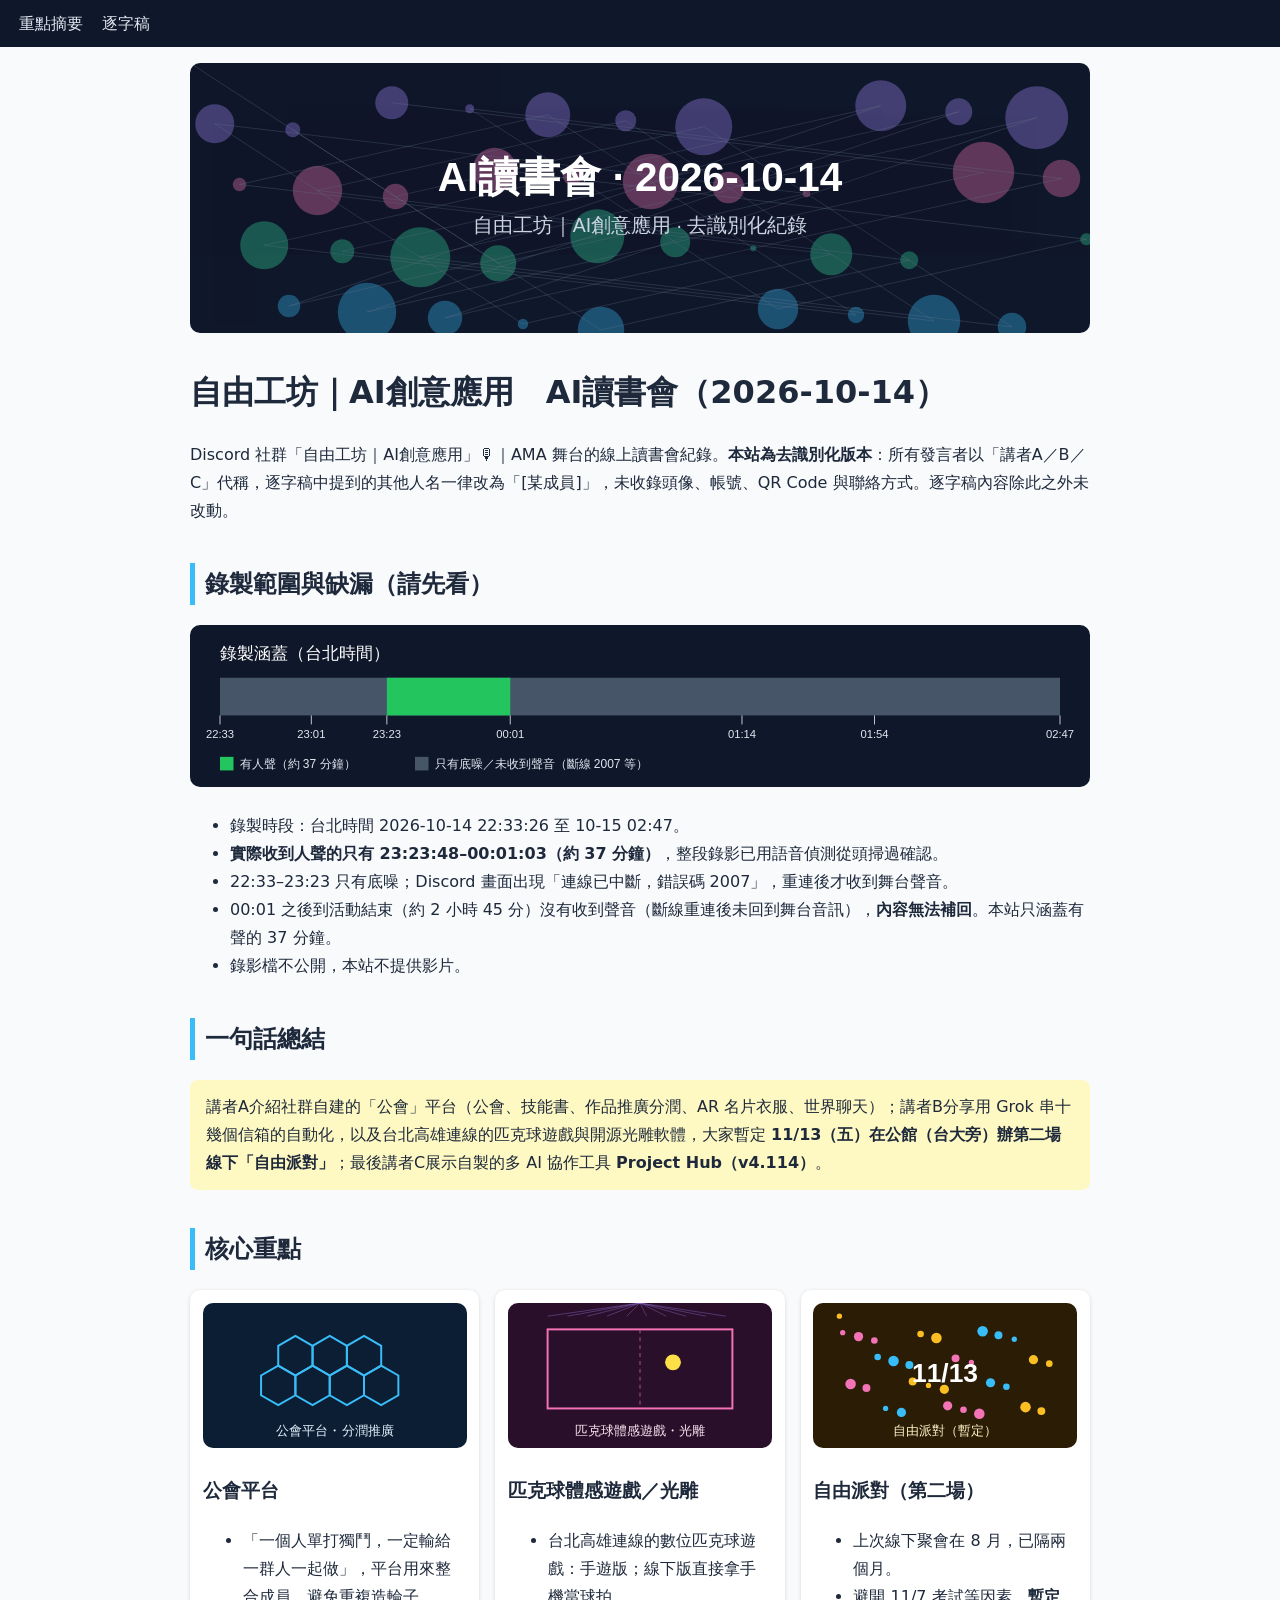
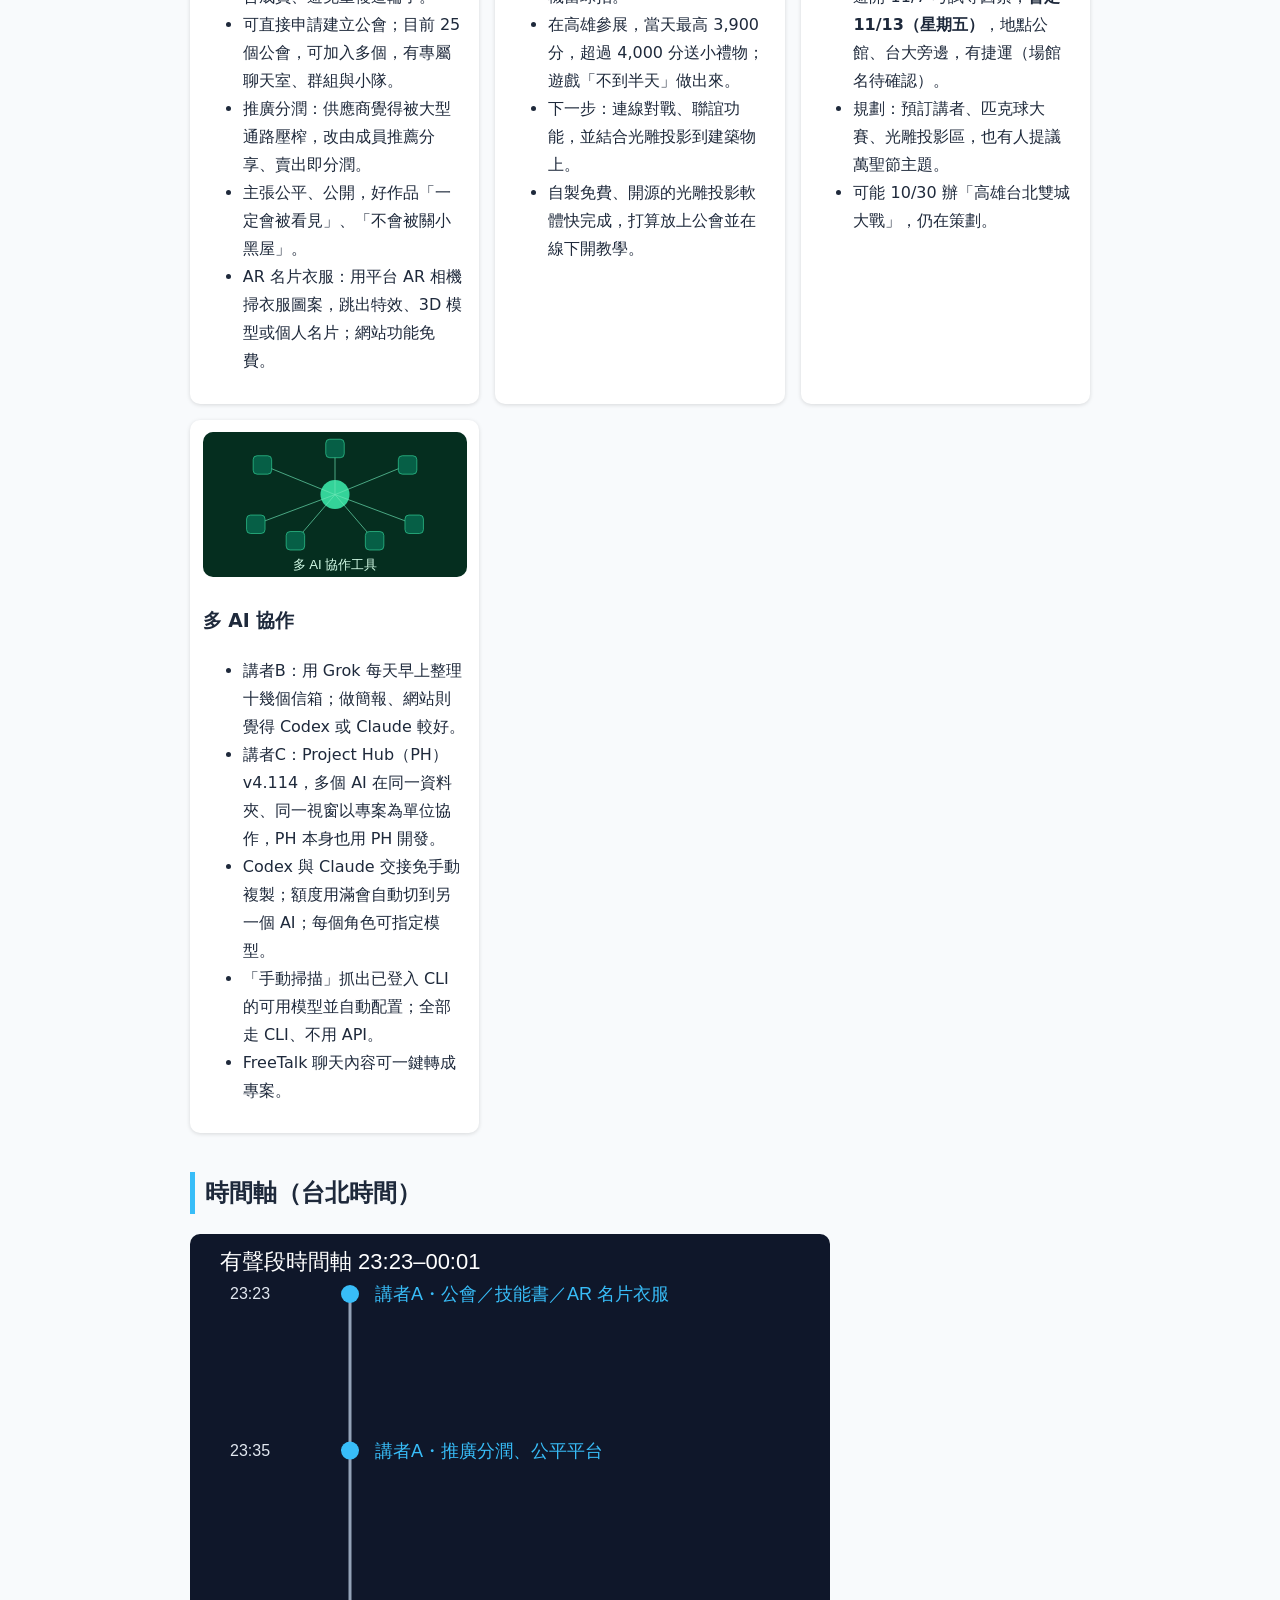
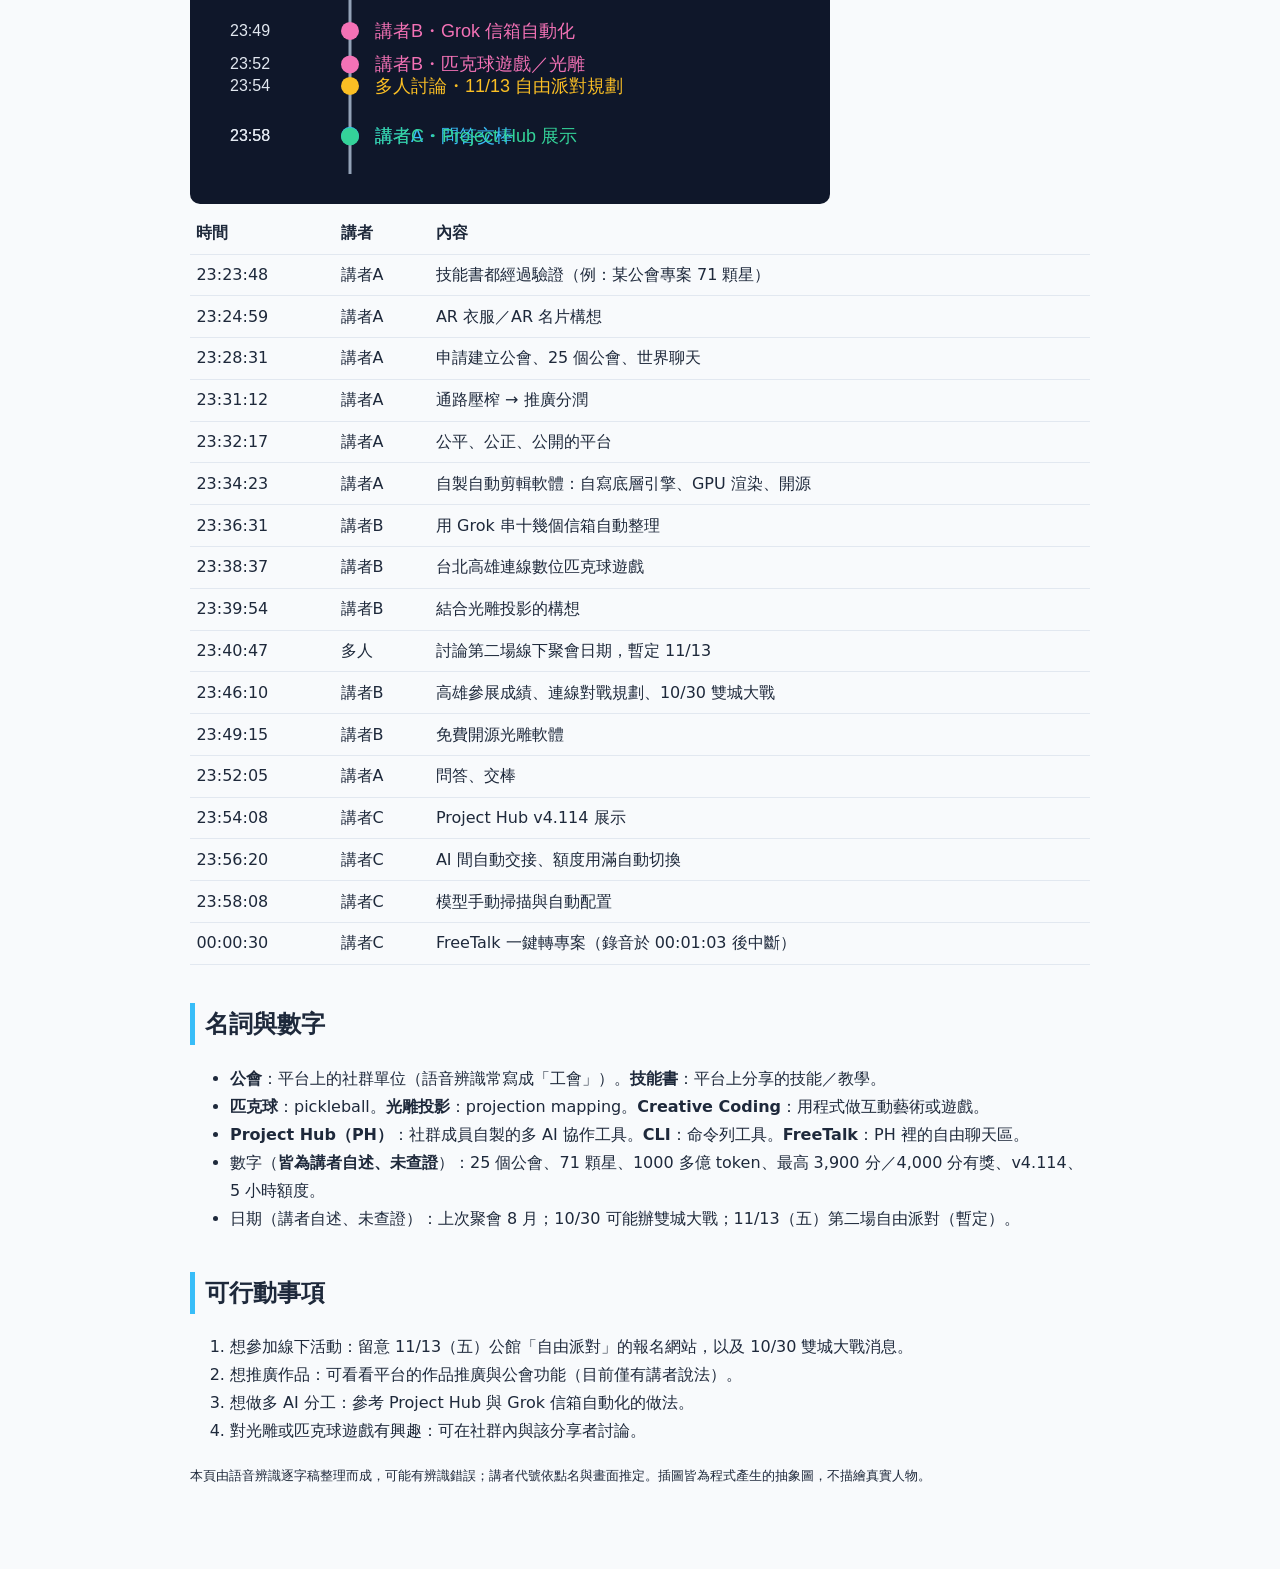
==== docs/index.html @ 14fd4696 "AI讀書會 2026-10-14 去識別化紀錄網站" ====
<!doctype html><html lang="zh-Hant"><head><meta charset="utf-8"><meta name="viewport" content="width=device-width,initial-scale=1"><title>AI讀書會 2026-10-14｜去識別化重點摘要</title><link rel="stylesheet" href="style.css"></head><body><nav><a href="index.html">重點摘要</a><a href="transcript.html">逐字稿</a></nav><main>
<img src="img/cover.svg" alt="抽象封面圖">
<h1>自由工坊｜AI創意應用　AI讀書會（2026-10-14）</h1>
<p>Discord 社群「自由工坊｜AI創意應用」🎙｜AMA 舞台的線上讀書會紀錄。<strong>本站為去識別化版本</strong>：所有發言者以「講者A／B／C」代稱，逐字稿中提到的其他人名一律改為「[某成員]」，未收錄頭像、帳號、QR Code 與聯絡方式。逐字稿內容除此之外未改動。</p>
<h2>錄製範圍與缺漏（請先看）</h2>
<img src="img/coverage.svg" alt="錄製涵蓋長條圖">
<ul><li>錄製時段：台北時間 2026-10-14 22:33:26 至 10-15 02:47。</li>
<li><strong>實際收到人聲的只有 23:23:48–00:01:03（約 37 分鐘）</strong>，整段錄影已用語音偵測從頭掃過確認。</li>
<li>22:33–23:23 只有底噪；Discord 畫面出現「連線已中斷，錯誤碼 2007」，重連後才收到舞台聲音。</li>
<li>00:01 之後到活動結束（約 2 小時 45 分）沒有收到聲音（斷線重連後未回到舞台音訊），<strong>內容無法補回</strong>。本站只涵蓋有聲的 37 分鐘。</li>
<li>錄影檔不公開，本站不提供影片。</li></ul>
<h2>一句話總結</h2>
<p class="note">講者A介紹社群自建的「公會」平台（公會、技能書、作品推廣分潤、AR 名片衣服、世界聊天）；講者B分享用 Grok 串十幾個信箱的自動化，以及台北高雄連線的匹克球遊戲與開源光雕軟體，大家暫定 <strong>11/13（五）在公館（台大旁）辦第二場線下「自由派對」</strong>；最後講者C展示自製的多 AI 協作工具 <strong>Project Hub（v4.114）</strong>。</p>
<h2>核心重點</h2>
<div class="grid">
<div class="card"><img src="img/guild.svg" alt="抽象插圖：公會"><h3>公會平台</h3><ul><li>「一個人單打獨鬥，一定輸給一群人一起做」，平台用來整合成員、避免重複造輪子。</li><li>可直接申請建立公會；目前 25 個公會，可加入多個，有專屬聊天室、群組與小隊。</li><li>推廣分潤：供應商覺得被大型通路壓榨，改由成員推薦分享、賣出即分潤。</li><li>主張公平、公開，好作品「一定會被看見」、「不會被關小黑屋」。</li><li>AR 名片衣服：用平台 AR 相機掃衣服圖案，跳出特效、3D 模型或個人名片；網站功能免費。</li></ul></div>
<div class="card"><img src="img/pickleball.svg" alt="抽象插圖：匹克球與投影"><h3>匹克球體感遊戲／光雕</h3><ul><li>台北高雄連線的數位匹克球遊戲：手遊版；線下版直接拿手機當球拍。</li><li>在高雄參展，當天最高 3,900 分，超過 4,000 分送小禮物；遊戲「不到半天」做出來。</li><li>下一步：連線對戰、聯誼功能，並結合光雕投影到建築物上。</li><li>自製免費、開源的光雕投影軟體快完成，打算放上公會並在線下開教學。</li></ul></div>
<div class="card"><img src="img/party.svg" alt="抽象插圖：派對"><h3>自由派對（第二場）</h3><ul><li>上次線下聚會在 8 月，已隔兩個月。</li><li>避開 11/7 考試等因素，<strong>暫定 11/13（星期五）</strong>，地點公館、台大旁邊，有捷運（場館名待確認）。</li><li>規劃：預訂講者、匹克球大賽、光雕投影區，也有人提議萬聖節主題。</li><li>可能 10/30 辦「高雄台北雙城大戰」，仍在策劃。</li></ul></div>
<div class="card"><img src="img/hub.svg" alt="抽象插圖：多 AI 協作"><h3>多 AI 協作</h3><ul><li>講者B：用 Grok 每天早上整理十幾個信箱；做簡報、網站則覺得 Codex 或 Claude 較好。</li><li>講者C：Project Hub（PH）v4.114，多個 AI 在同一資料夾、同一視窗以專案為單位協作，PH 本身也用 PH 開發。</li><li>Codex 與 Claude 交接免手動複製；額度用滿會自動切到另一個 AI；每個角色可指定模型。</li><li>「手動掃描」抓出已登入 CLI 的可用模型並自動配置；全部走 CLI、不用 API。</li><li>FreeTalk 聊天內容可一鍵轉成專案。</li></ul></div>
</div>
<h2>時間軸（台北時間）</h2>
<img src="img/timeline.svg" alt="時間軸資訊圖">
<table><tr><th>時間</th><th>講者</th><th>內容</th></tr>
<tr><td>23:23:48</td><td>講者A</td><td>技能書都經過驗證（例：某公會專案 71 顆星）</td></tr>
<tr><td>23:24:59</td><td>講者A</td><td>AR 衣服／AR 名片構想</td></tr>
<tr><td>23:28:31</td><td>講者A</td><td>申請建立公會、25 個公會、世界聊天</td></tr>
<tr><td>23:31:12</td><td>講者A</td><td>通路壓榨 → 推廣分潤</td></tr>
<tr><td>23:32:17</td><td>講者A</td><td>公平、公正、公開的平台</td></tr>
<tr><td>23:34:23</td><td>講者A</td><td>自製自動剪輯軟體：自寫底層引擎、GPU 渲染、開源</td></tr>
<tr><td>23:36:31</td><td>講者B</td><td>用 Grok 串十幾個信箱自動整理</td></tr>
<tr><td>23:38:37</td><td>講者B</td><td>台北高雄連線數位匹克球遊戲</td></tr>
<tr><td>23:39:54</td><td>講者B</td><td>結合光雕投影的構想</td></tr>
<tr><td>23:40:47</td><td>多人</td><td>討論第二場線下聚會日期，暫定 11/13</td></tr>
<tr><td>23:46:10</td><td>講者B</td><td>高雄參展成績、連線對戰規劃、10/30 雙城大戰</td></tr>
<tr><td>23:49:15</td><td>講者B</td><td>免費開源光雕軟體</td></tr>
<tr><td>23:52:05</td><td>講者A</td><td>問答、交棒</td></tr>
<tr><td>23:54:08</td><td>講者C</td><td>Project Hub v4.114 展示</td></tr>
<tr><td>23:56:20</td><td>講者C</td><td>AI 間自動交接、額度用滿自動切換</td></tr>
<tr><td>23:58:08</td><td>講者C</td><td>模型手動掃描與自動配置</td></tr>
<tr><td>00:00:30</td><td>講者C</td><td>FreeTalk 一鍵轉專案（錄音於 00:01:03 後中斷）</td></tr></table>
<h2>名詞與數字</h2>
<ul><li><b>公會</b>：平台上的社群單位（語音辨識常寫成「工會」）。<b>技能書</b>：平台上分享的技能／教學。</li>
<li><b>匹克球</b>：pickleball。<b>光雕投影</b>：projection mapping。<b>Creative Coding</b>：用程式做互動藝術或遊戲。</li>
<li><b>Project Hub（PH）</b>：社群成員自製的多 AI 協作工具。<b>CLI</b>：命令列工具。<b>FreeTalk</b>：PH 裡的自由聊天區。</li>
<li>數字（<strong>皆為講者自述、未查證</strong>）：25 個公會、71 顆星、1000 多億 token、最高 3,900 分／4,000 分有獎、v4.114、5 小時額度。</li>
<li>日期（講者自述、未查證）：上次聚會 8 月；10/30 可能辦雙城大戰；11/13（五）第二場自由派對（暫定）。</li></ul>
<h2>可行動事項</h2>
<ol><li>想參加線下活動：留意 11/13（五）公館「自由派對」的報名網站，以及 10/30 雙城大戰消息。</li>
<li>想推廣作品：可看看平台的作品推廣與公會功能（目前僅有講者說法）。</li>
<li>想做多 AI 分工：參考 Project Hub 與 Grok 信箱自動化的做法。</li>
<li>對光雕或匹克球遊戲有興趣：可在社群內與該分享者討論。</li></ol>
<p><small>本頁由語音辨識逐字稿整理而成，可能有辨識錯誤；講者代號依點名與畫面推定。插圖皆為程式產生的抽象圖，不描繪真實人物。</small></p>
</main></body></html>
---- docs/style.css ----
body{margin:0;font-family:system-ui,"Noto Sans TC",sans-serif;background:#f8fafc;color:#1e293b;line-height:1.75}
main{max-width:900px;margin:auto;padding:1rem 1.2rem 4rem}img{max-width:100%;height:auto;border-radius:10px}
nav{background:#0f172a;padding:.6rem 1.2rem}nav a{color:#e2e8f0;margin-right:1.2rem;text-decoration:none}
h2{border-left:5px solid #38bdf8;padding-left:.6rem;margin-top:2.4rem}.note{background:#fef9c3;padding:.8rem 1rem;border-radius:8px}
.grid{display:grid;grid-template-columns:repeat(auto-fit,minmax(260px,1fr));gap:1rem}.card{background:#fff;border-radius:10px;padding:.8rem;box-shadow:0 1px 4px #0002}
table{border-collapse:collapse;width:100%}td,th{border-bottom:1px solid #e2e8f0;padding:.4rem;text-align:left;vertical-align:top}
.t p{background:#fff;padding:.6rem .9rem;border-radius:8px}.t time{color:#0369a1;font-weight:600;display:block}
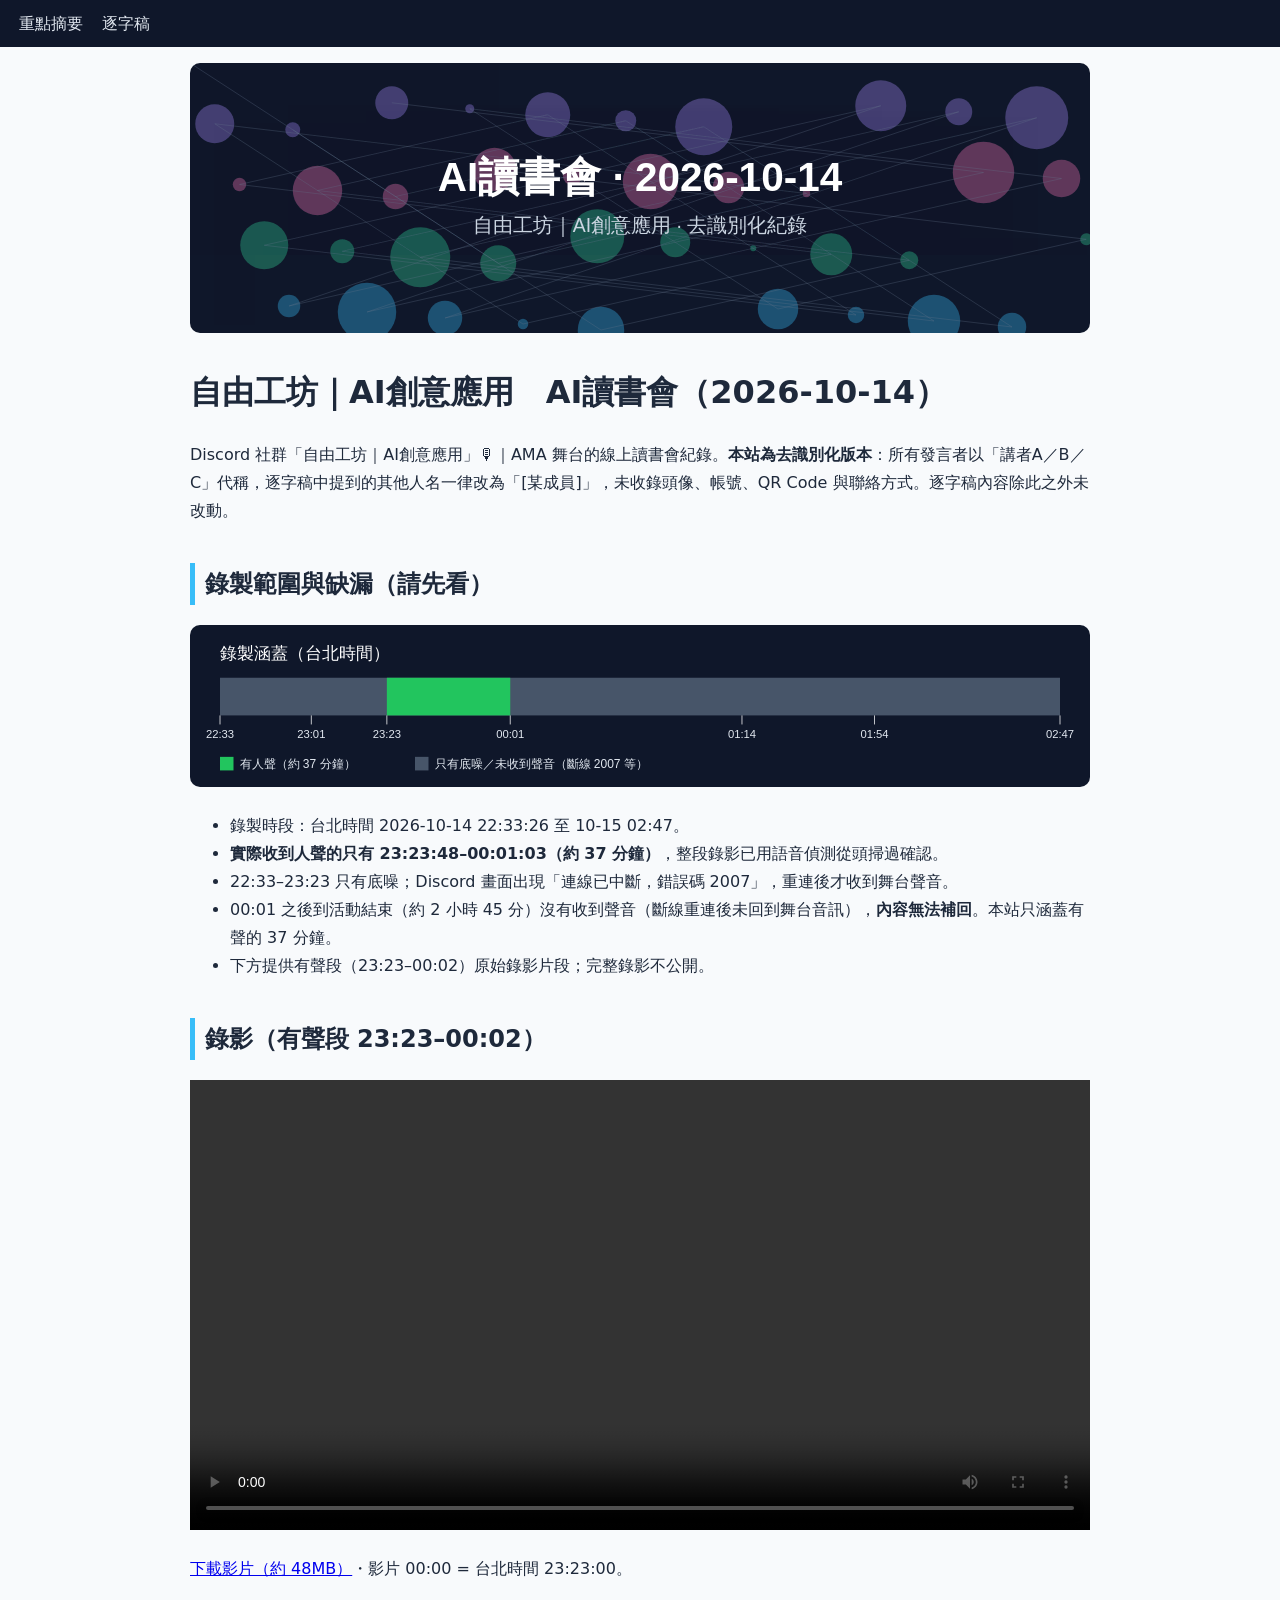
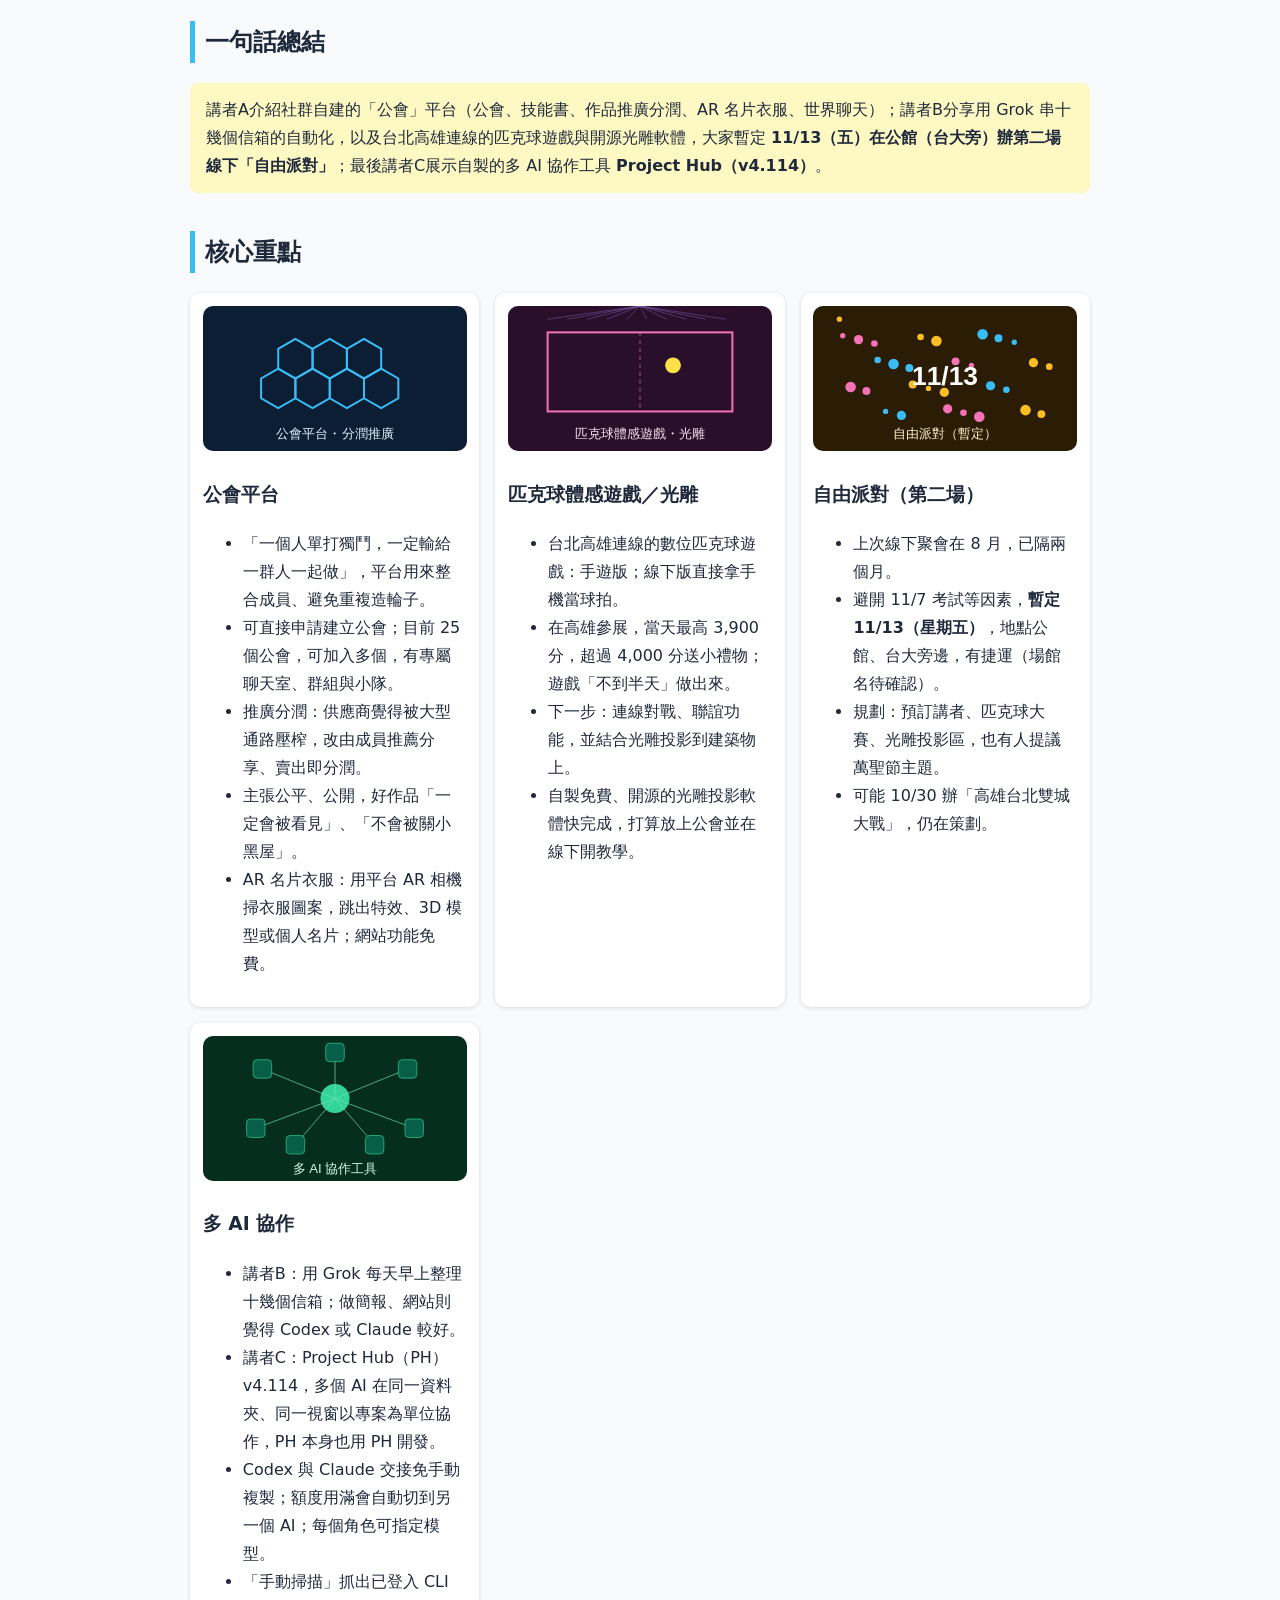
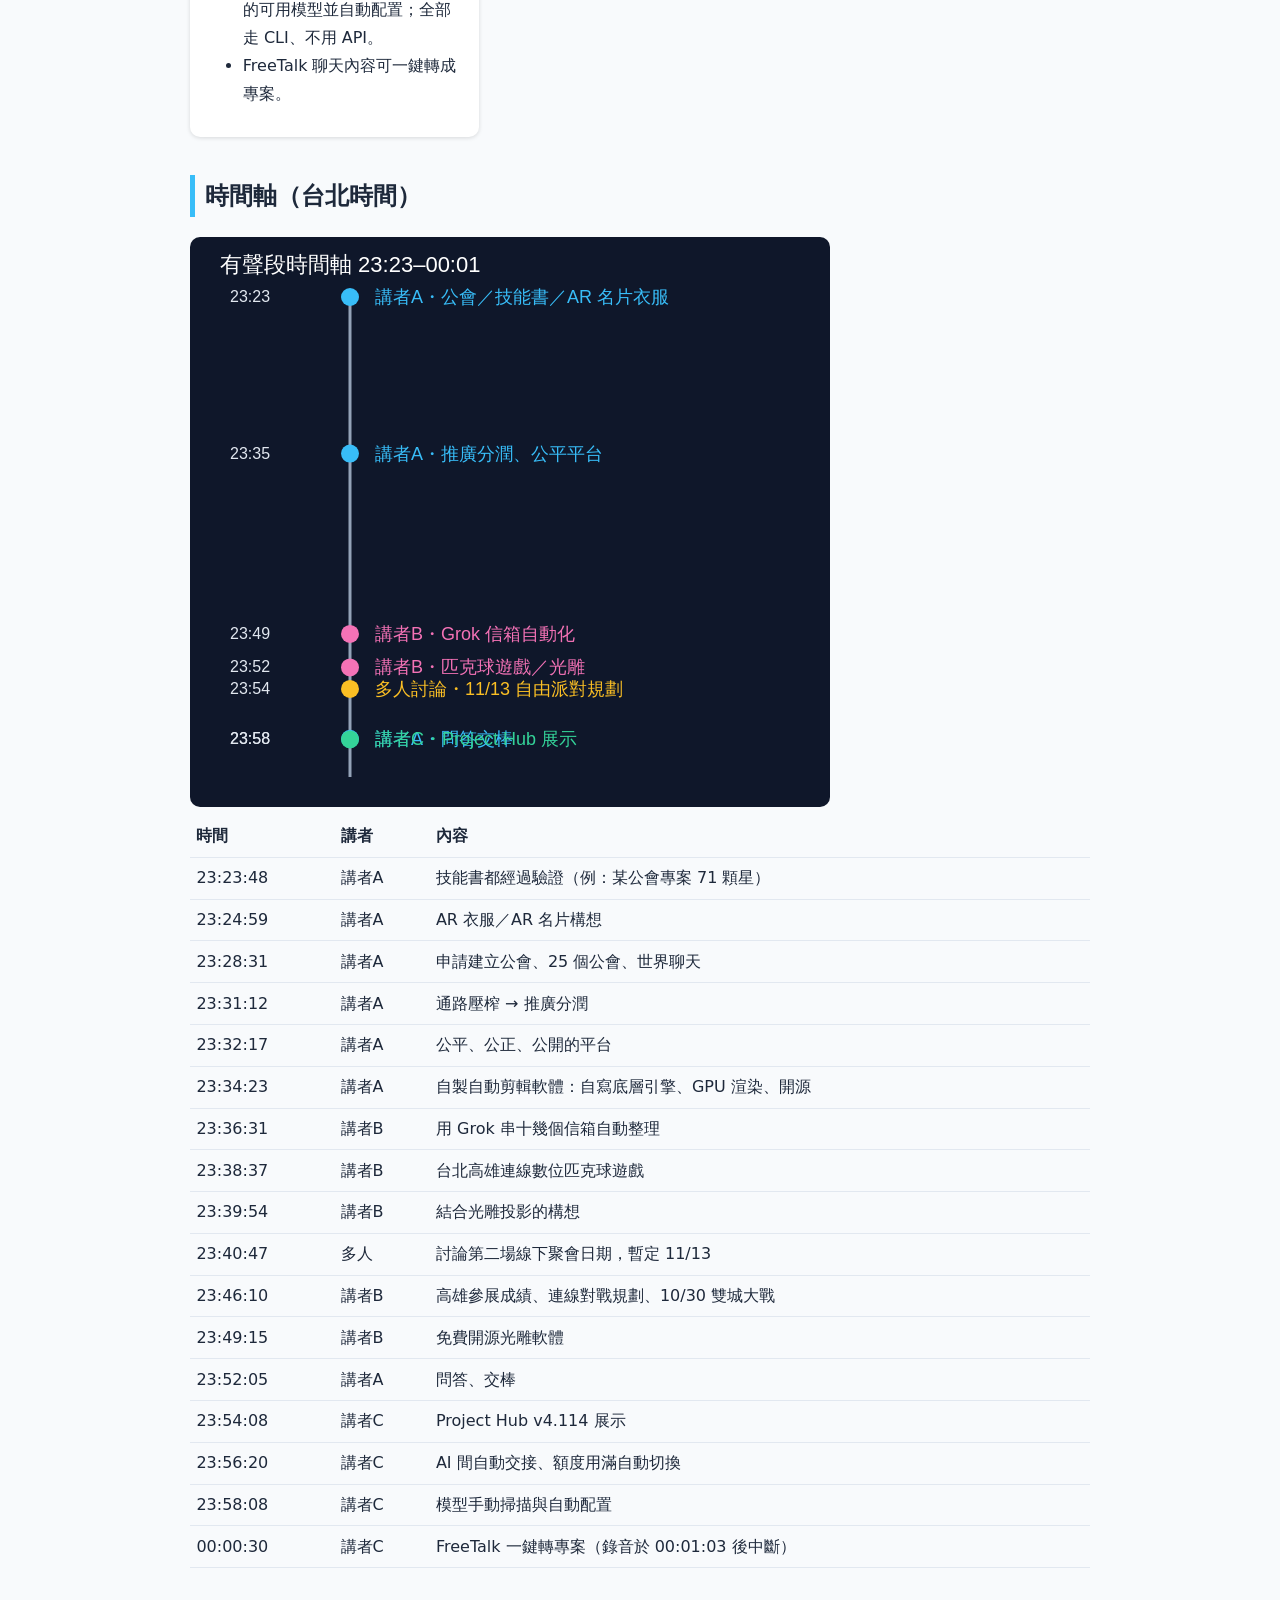
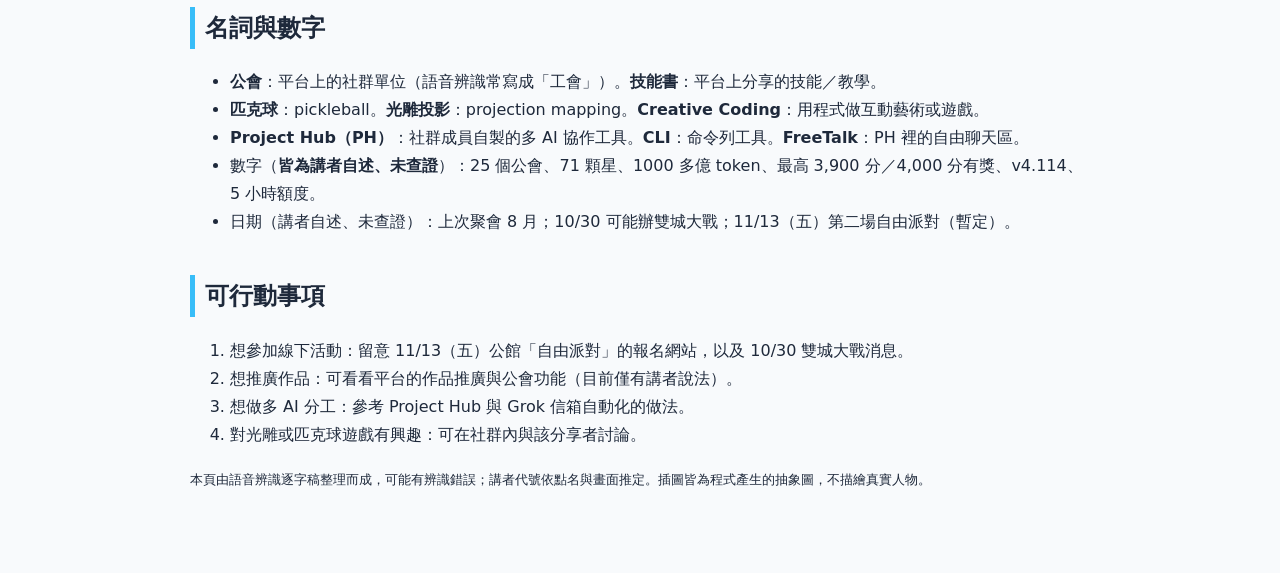
==== commit c348ac0e: "Add voiced-span video" ====
--- a/docs/index.html
+++ b/docs/index.html
@@ -8,7 +8,8 @@
 <li><strong>實際收到人聲的只有 23:23:48–00:01:03（約 37 分鐘）</strong>，整段錄影已用語音偵測從頭掃過確認。</li>
 <li>22:33–23:23 只有底噪；Discord 畫面出現「連線已中斷，錯誤碼 2007」，重連後才收到舞台聲音。</li>
 <li>00:01 之後到活動結束（約 2 小時 45 分）沒有收到聲音（斷線重連後未回到舞台音訊），<strong>內容無法補回</strong>。本站只涵蓋有聲的 37 分鐘。</li>
-<li>錄影檔不公開，本站不提供影片。</li></ul>
+<li>下方提供有聲段（23:23–00:02）原始錄影片段；完整錄影不公開。</li></ul>
+<h2>錄影（有聲段 23:23–00:02）</h2><video controls preload="metadata" style="width:100%" src="files/AI-reading-club-20261014-2323-0002.mp4"></video><p><a href="files/AI-reading-club-20261014-2323-0002.mp4" download>下載影片（約 48MB）</a>・影片 00:00 = 台北時間 23:23:00。</p>
 <h2>一句話總結</h2>
 <p class="note">講者A介紹社群自建的「公會」平台（公會、技能書、作品推廣分潤、AR 名片衣服、世界聊天）；講者B分享用 Grok 串十幾個信箱的自動化，以及台北高雄連線的匹克球遊戲與開源光雕軟體，大家暫定 <strong>11/13（五）在公館（台大旁）辦第二場線下「自由派對」</strong>；最後講者C展示自製的多 AI 協作工具 <strong>Project Hub（v4.114）</strong>。</p>
 <h2>核心重點</h2>
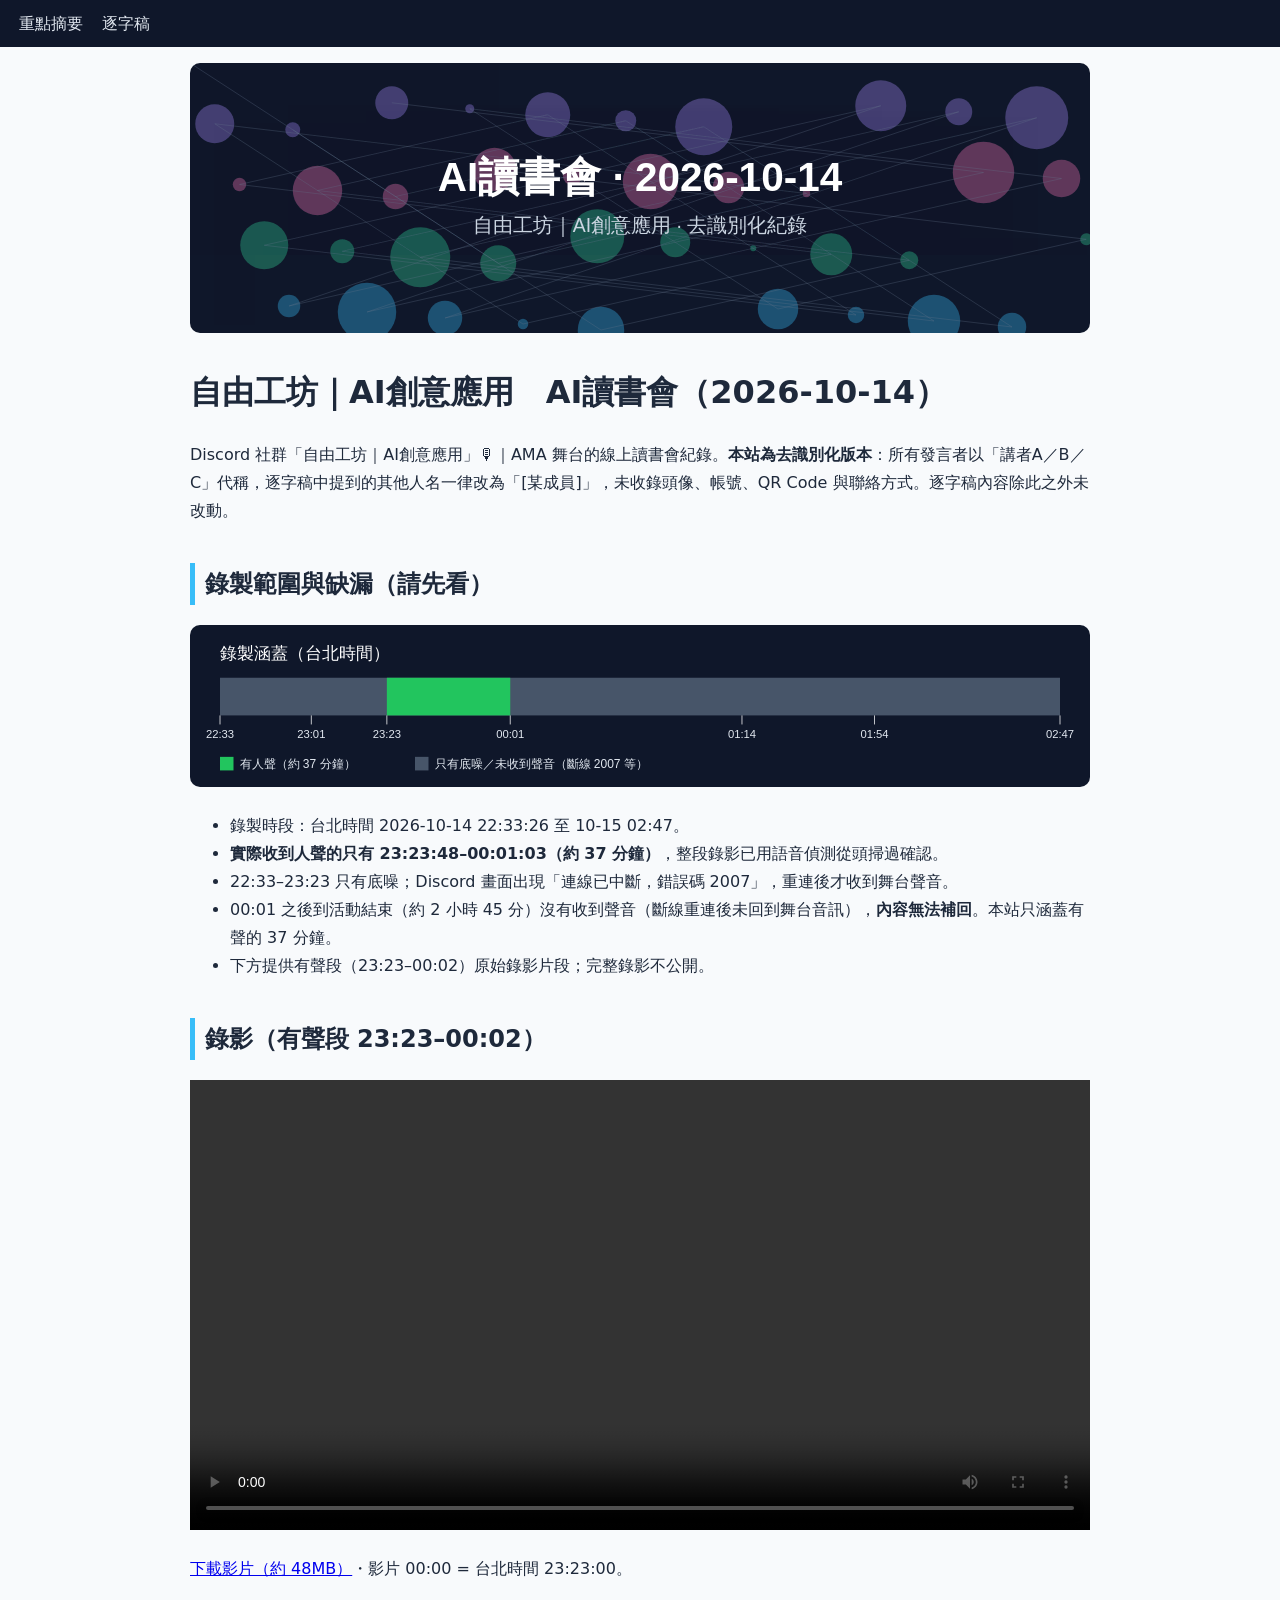
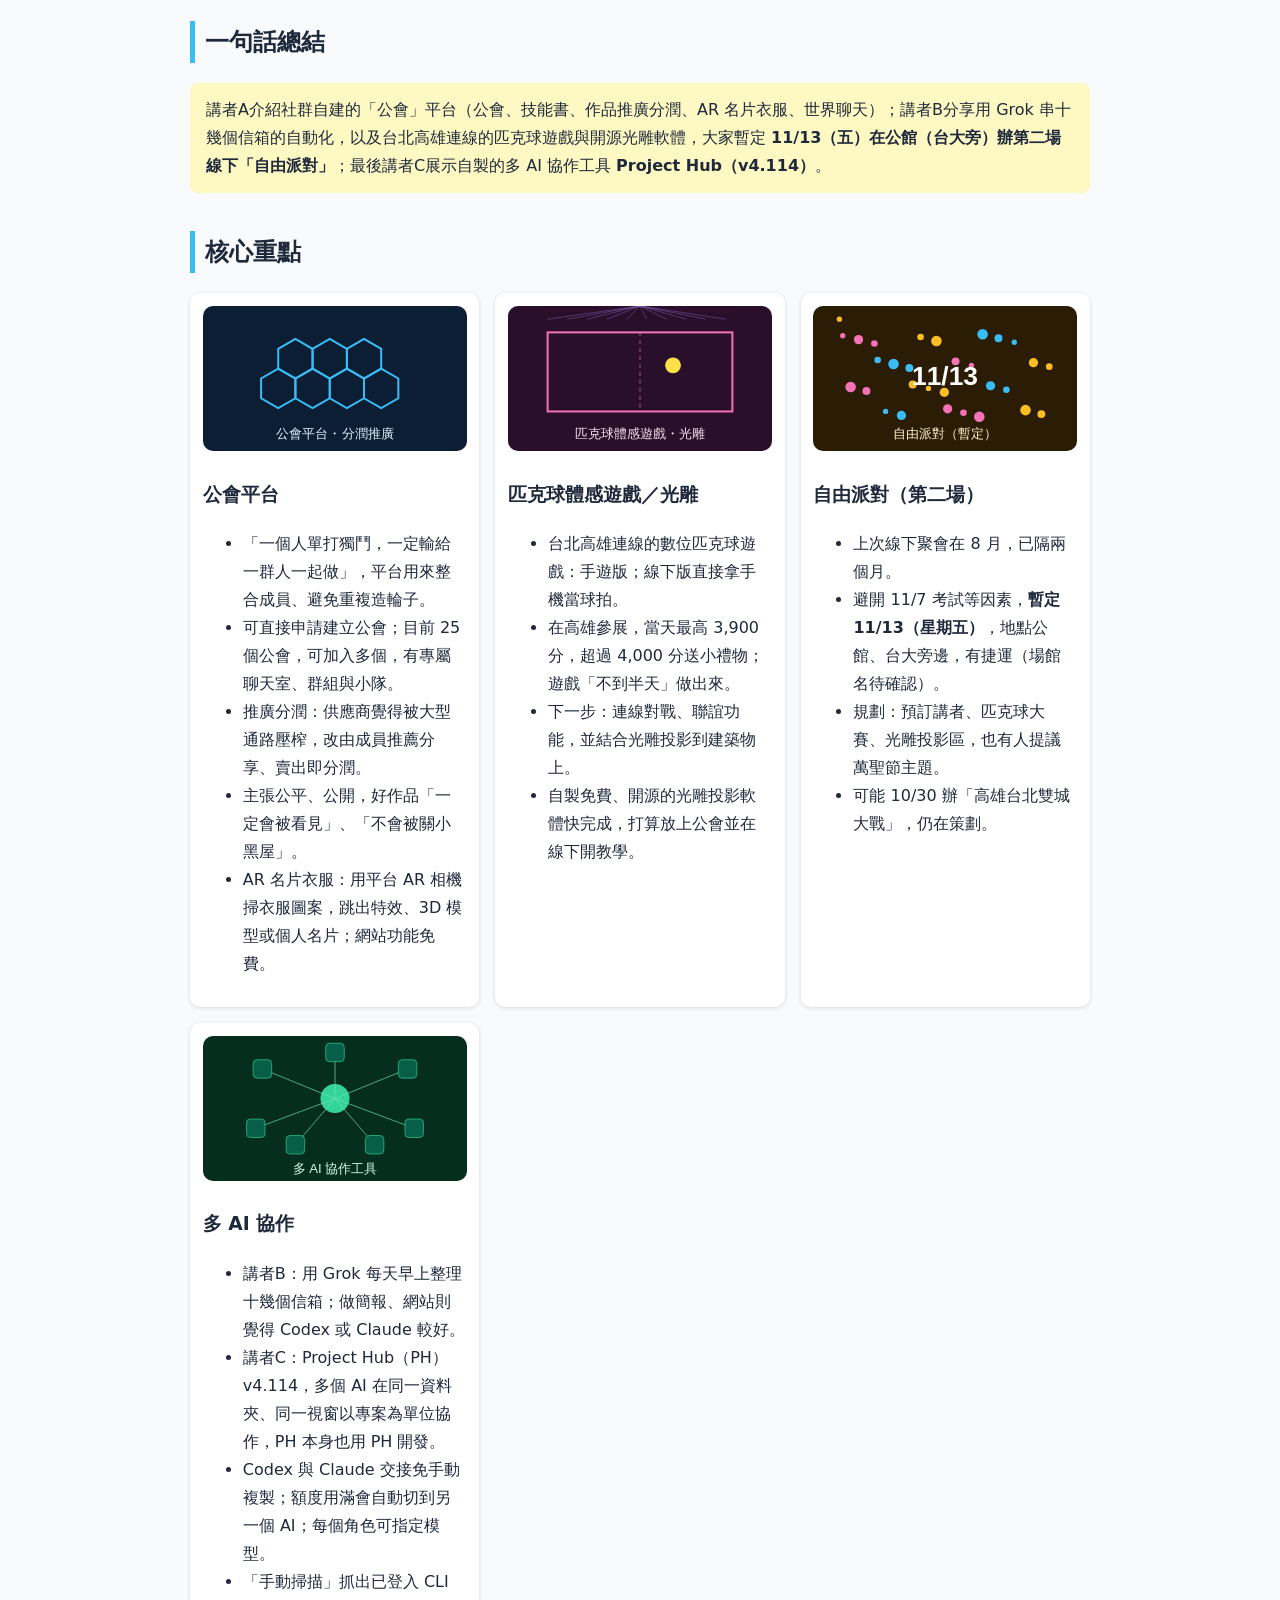
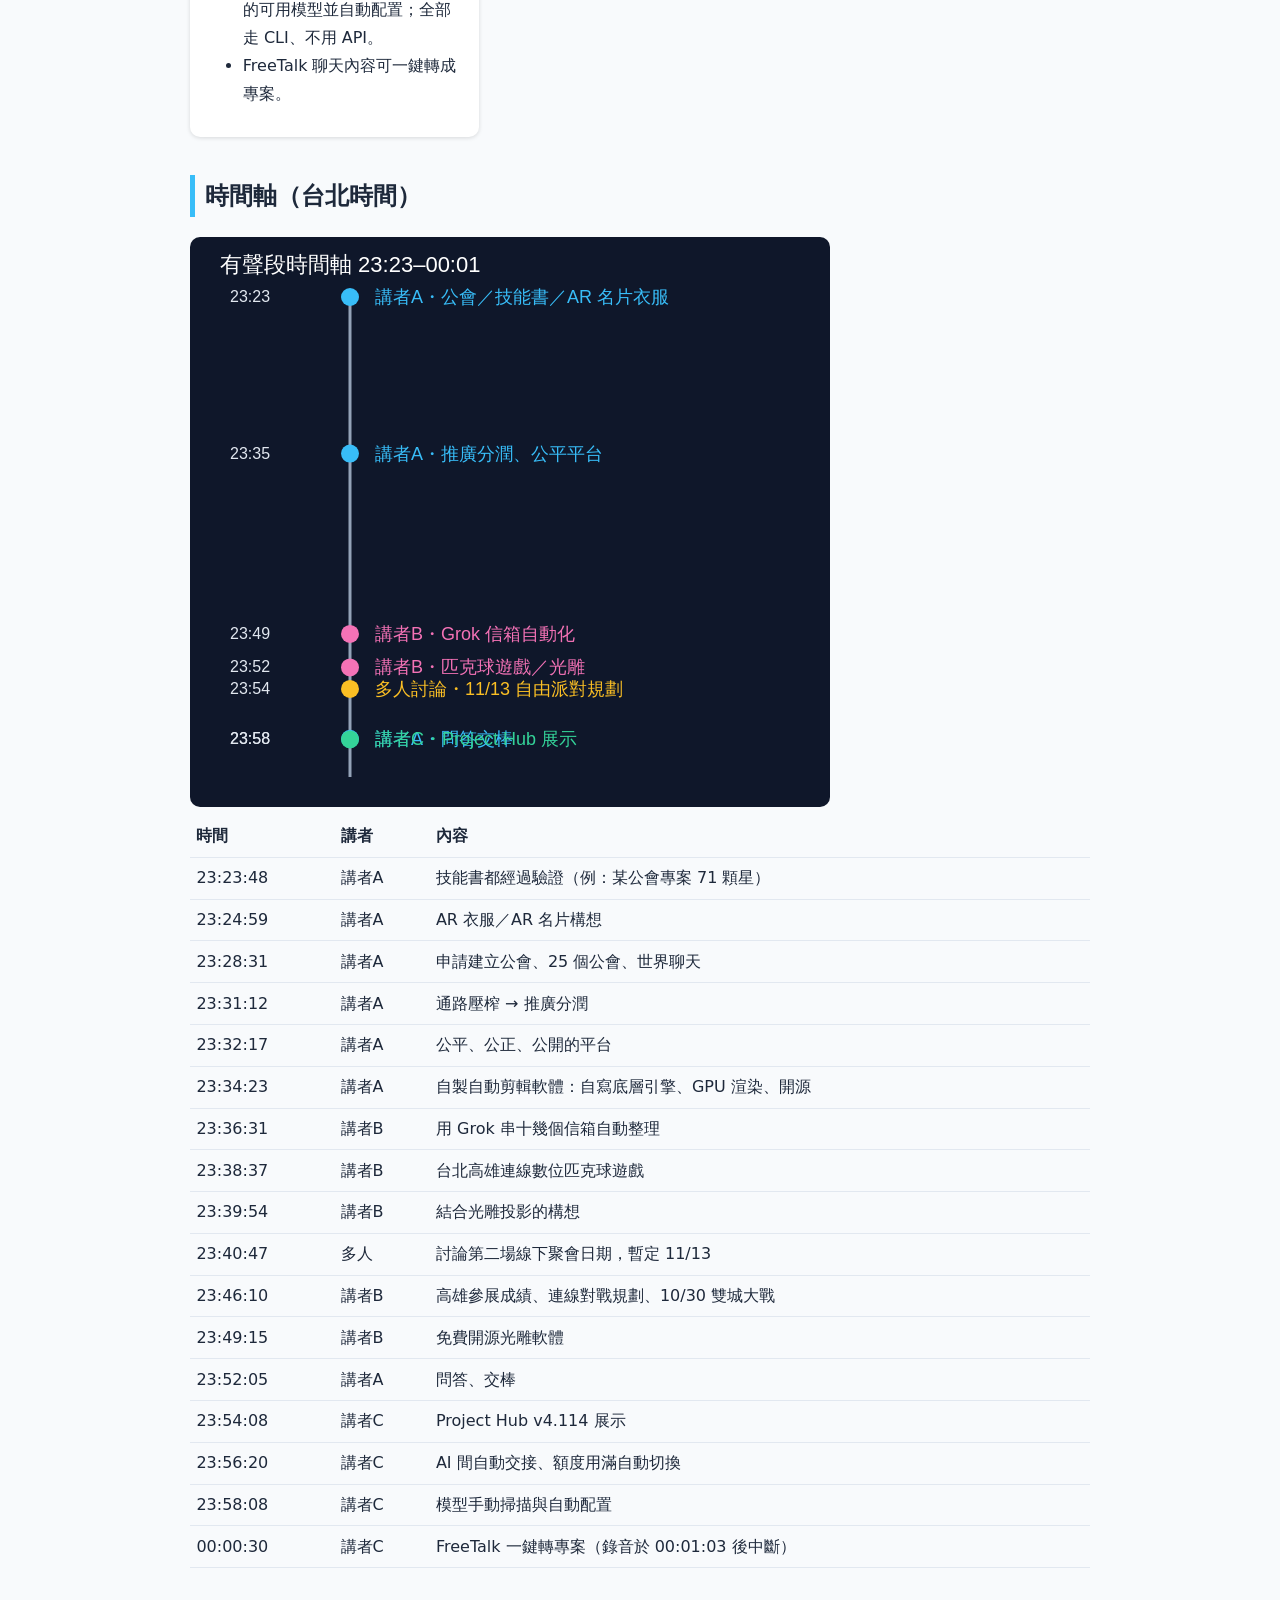
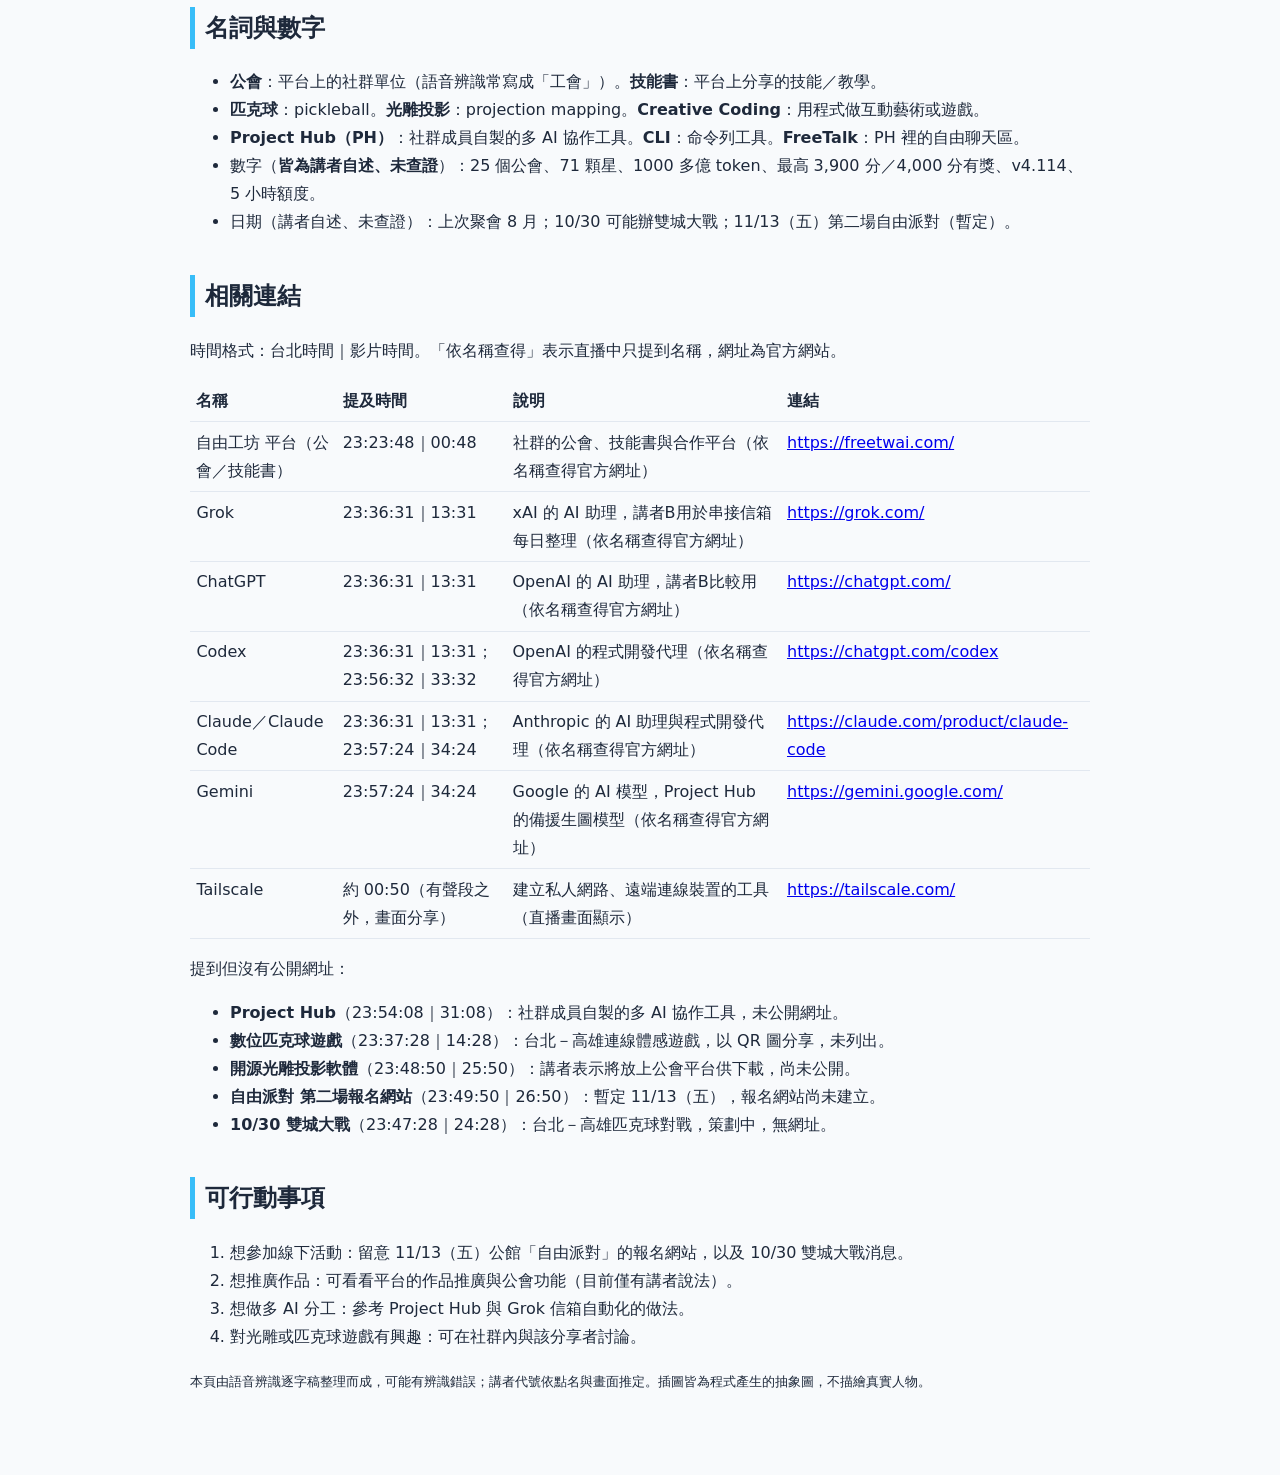
==== commit 3237d043: "Add related links" ====
--- a/docs/index.html
+++ b/docs/index.html
@@ -45,6 +45,24 @@
 <li><b>Project Hub（PH）</b>：社群成員自製的多 AI 協作工具。<b>CLI</b>：命令列工具。<b>FreeTalk</b>：PH 裡的自由聊天區。</li>
 <li>數字（<strong>皆為講者自述、未查證</strong>）：25 個公會、71 顆星、1000 多億 token、最高 3,900 分／4,000 分有獎、v4.114、5 小時額度。</li>
 <li>日期（講者自述、未查證）：上次聚會 8 月；10/30 可能辦雙城大戰；11/13（五）第二場自由派對（暫定）。</li></ul>
+<h2>相關連結</h2>
+<p>時間格式：台北時間｜影片時間。「依名稱查得」表示直播中只提到名稱，網址為官方網站。</p>
+<table><tr><th>名稱</th><th>提及時間</th><th>說明</th><th>連結</th></tr>
+<tr><td>自由工坊 平台（公會／技能書）</td><td>23:23:48｜00:48</td><td>社群的公會、技能書與合作平台（依名稱查得官方網址）</td><td><a href="https://freetwai.com/">https://freetwai.com/</a></td></tr>
+<tr><td>Grok</td><td>23:36:31｜13:31</td><td>xAI 的 AI 助理，講者B用於串接信箱每日整理（依名稱查得官方網址）</td><td><a href="https://grok.com/">https://grok.com/</a></td></tr>
+<tr><td>ChatGPT</td><td>23:36:31｜13:31</td><td>OpenAI 的 AI 助理，講者B比較用（依名稱查得官方網址）</td><td><a href="https://chatgpt.com/">https://chatgpt.com/</a></td></tr>
+<tr><td>Codex</td><td>23:36:31｜13:31；23:56:32｜33:32</td><td>OpenAI 的程式開發代理（依名稱查得官方網址）</td><td><a href="https://chatgpt.com/codex">https://chatgpt.com/codex</a></td></tr>
+<tr><td>Claude／Claude Code</td><td>23:36:31｜13:31；23:57:24｜34:24</td><td>Anthropic 的 AI 助理與程式開發代理（依名稱查得官方網址）</td><td><a href="https://claude.com/product/claude-code">https://claude.com/product/claude-code</a></td></tr>
+<tr><td>Gemini</td><td>23:57:24｜34:24</td><td>Google 的 AI 模型，Project Hub 的備援生圖模型（依名稱查得官方網址）</td><td><a href="https://gemini.google.com/">https://gemini.google.com/</a></td></tr>
+<tr><td>Tailscale</td><td>約 00:50（有聲段之外，畫面分享）</td><td>建立私人網路、遠端連線裝置的工具（直播畫面顯示）</td><td><a href="https://tailscale.com/">https://tailscale.com/</a></td></tr>
+</table>
+<p>提到但沒有公開網址：</p><ul>
+<li><b>Project Hub</b>（23:54:08｜31:08）：社群成員自製的多 AI 協作工具，未公開網址。</li>
+<li><b>數位匹克球遊戲</b>（23:37:28｜14:28）：台北－高雄連線體感遊戲，以 QR 圖分享，未列出。</li>
+<li><b>開源光雕投影軟體</b>（23:48:50｜25:50）：講者表示將放上公會平台供下載，尚未公開。</li>
+<li><b>自由派對 第二場報名網站</b>（23:49:50｜26:50）：暫定 11/13（五），報名網站尚未建立。</li>
+<li><b>10/30 雙城大戰</b>（23:47:28｜24:28）：台北－高雄匹克球對戰，策劃中，無網址。</li>
+</ul>
 <h2>可行動事項</h2>
 <ol><li>想參加線下活動：留意 11/13（五）公館「自由派對」的報名網站，以及 10/30 雙城大戰消息。</li>
 <li>想推廣作品：可看看平台的作品推廣與公會功能（目前僅有講者說法）。</li>
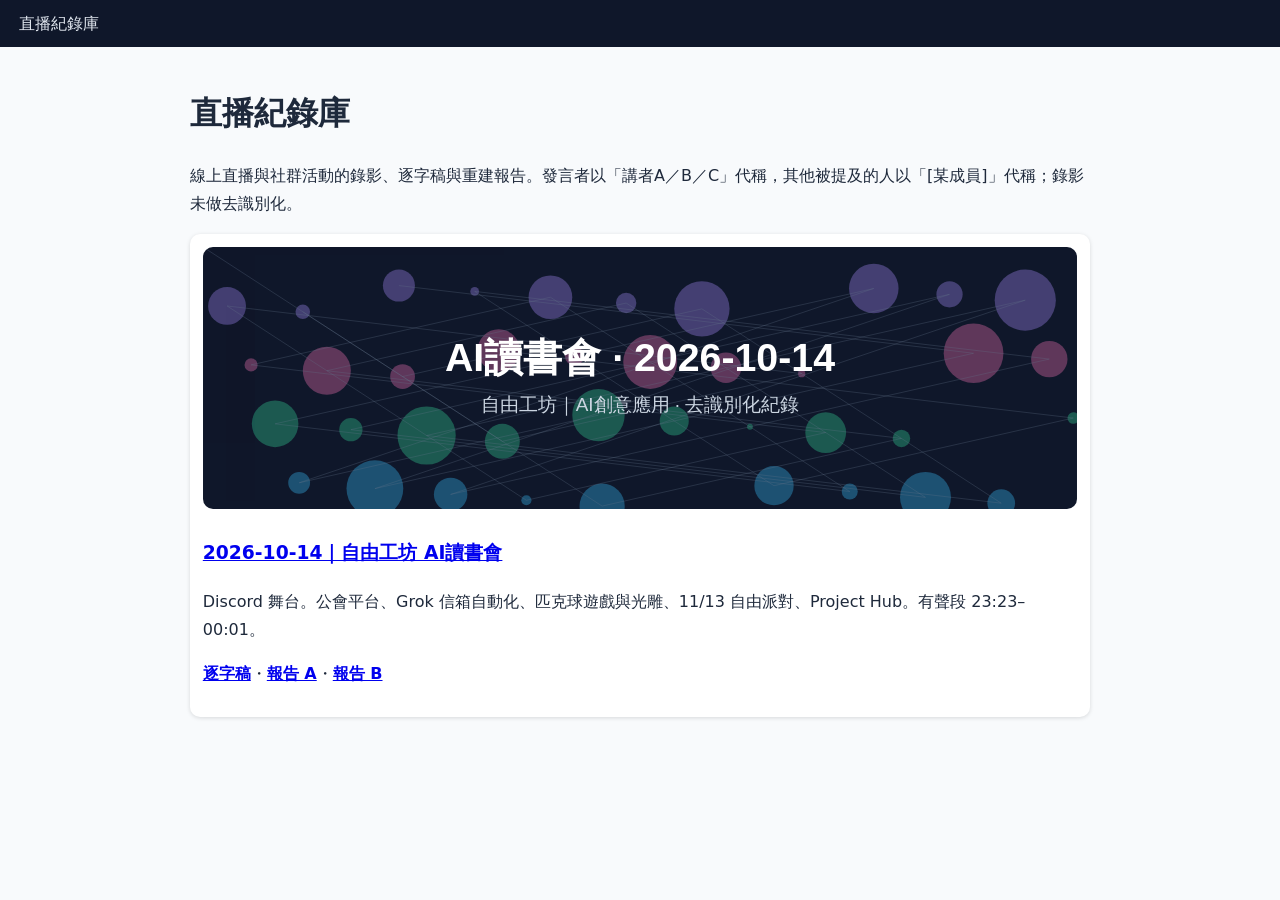
==== commit 4ef8baa8: "Restructure as multi-stream archive; add full reconstruction reports for 2026-10-14" ====
--- a/docs/index.html
+++ b/docs/index.html
@@ -1,72 +1,6 @@
-<!doctype html><html lang="zh-Hant"><head><meta charset="utf-8"><meta name="viewport" content="width=device-width,initial-scale=1"><title>AI讀書會 2026-10-14｜去識別化重點摘要</title><link rel="stylesheet" href="style.css"></head><body><nav><a href="index.html">重點摘要</a><a href="transcript.html">逐字稿</a></nav><main>
-<img src="img/cover.svg" alt="抽象封面圖">
-<h1>自由工坊｜AI創意應用　AI讀書會（2026-10-14）</h1>
-<p>Discord 社群「自由工坊｜AI創意應用」🎙｜AMA 舞台的線上讀書會紀錄。<strong>本站為去識別化版本</strong>：所有發言者以「講者A／B／C」代稱，逐字稿中提到的其他人名一律改為「[某成員]」，未收錄頭像、帳號、QR Code 與聯絡方式。逐字稿內容除此之外未改動。</p>
-<h2>錄製範圍與缺漏（請先看）</h2>
-<img src="img/coverage.svg" alt="錄製涵蓋長條圖">
-<ul><li>錄製時段：台北時間 2026-10-14 22:33:26 至 10-15 02:47。</li>
-<li><strong>實際收到人聲的只有 23:23:48–00:01:03（約 37 分鐘）</strong>，整段錄影已用語音偵測從頭掃過確認。</li>
-<li>22:33–23:23 只有底噪；Discord 畫面出現「連線已中斷，錯誤碼 2007」，重連後才收到舞台聲音。</li>
-<li>00:01 之後到活動結束（約 2 小時 45 分）沒有收到聲音（斷線重連後未回到舞台音訊），<strong>內容無法補回</strong>。本站只涵蓋有聲的 37 分鐘。</li>
-<li>下方提供有聲段（23:23–00:02）原始錄影片段；完整錄影不公開。</li></ul>
-<h2>錄影（有聲段 23:23–00:02）</h2><video controls preload="metadata" style="width:100%" src="files/AI-reading-club-20261014-2323-0002.mp4"></video><p><a href="files/AI-reading-club-20261014-2323-0002.mp4" download>下載影片（約 48MB）</a>・影片 00:00 = 台北時間 23:23:00。</p>
-<h2>一句話總結</h2>
-<p class="note">講者A介紹社群自建的「公會」平台（公會、技能書、作品推廣分潤、AR 名片衣服、世界聊天）；講者B分享用 Grok 串十幾個信箱的自動化，以及台北高雄連線的匹克球遊戲與開源光雕軟體，大家暫定 <strong>11/13（五）在公館（台大旁）辦第二場線下「自由派對」</strong>；最後講者C展示自製的多 AI 協作工具 <strong>Project Hub（v4.114）</strong>。</p>
-<h2>核心重點</h2>
+<!doctype html><html lang="zh-Hant"><head><meta charset="utf-8"><meta name="viewport" content="width=device-width,initial-scale=1"><title>直播紀錄庫</title><link rel="stylesheet" href="style.css"></head><body><nav><a href="index.html">直播紀錄庫</a></nav><main>
+<h1>直播紀錄庫</h1>
+<p>線上直播與社群活動的錄影、逐字稿與重建報告。發言者以「講者A／B／C」代稱，其他被提及的人以「[某成員]」代稱；錄影未做去識別化。</p>
 <div class="grid">
-<div class="card"><img src="img/guild.svg" alt="抽象插圖：公會"><h3>公會平台</h3><ul><li>「一個人單打獨鬥，一定輸給一群人一起做」，平台用來整合成員、避免重複造輪子。</li><li>可直接申請建立公會；目前 25 個公會，可加入多個，有專屬聊天室、群組與小隊。</li><li>推廣分潤：供應商覺得被大型通路壓榨，改由成員推薦分享、賣出即分潤。</li><li>主張公平、公開，好作品「一定會被看見」、「不會被關小黑屋」。</li><li>AR 名片衣服：用平台 AR 相機掃衣服圖案，跳出特效、3D 模型或個人名片；網站功能免費。</li></ul></div>
-<div class="card"><img src="img/pickleball.svg" alt="抽象插圖：匹克球與投影"><h3>匹克球體感遊戲／光雕</h3><ul><li>台北高雄連線的數位匹克球遊戲：手遊版；線下版直接拿手機當球拍。</li><li>在高雄參展，當天最高 3,900 分，超過 4,000 分送小禮物；遊戲「不到半天」做出來。</li><li>下一步：連線對戰、聯誼功能，並結合光雕投影到建築物上。</li><li>自製免費、開源的光雕投影軟體快完成，打算放上公會並在線下開教學。</li></ul></div>
-<div class="card"><img src="img/party.svg" alt="抽象插圖：派對"><h3>自由派對（第二場）</h3><ul><li>上次線下聚會在 8 月，已隔兩個月。</li><li>避開 11/7 考試等因素，<strong>暫定 11/13（星期五）</strong>，地點公館、台大旁邊，有捷運（場館名待確認）。</li><li>規劃：預訂講者、匹克球大賽、光雕投影區，也有人提議萬聖節主題。</li><li>可能 10/30 辦「高雄台北雙城大戰」，仍在策劃。</li></ul></div>
-<div class="card"><img src="img/hub.svg" alt="抽象插圖：多 AI 協作"><h3>多 AI 協作</h3><ul><li>講者B：用 Grok 每天早上整理十幾個信箱；做簡報、網站則覺得 Codex 或 Claude 較好。</li><li>講者C：Project Hub（PH）v4.114，多個 AI 在同一資料夾、同一視窗以專案為單位協作，PH 本身也用 PH 開發。</li><li>Codex 與 Claude 交接免手動複製；額度用滿會自動切到另一個 AI；每個角色可指定模型。</li><li>「手動掃描」抓出已登入 CLI 的可用模型並自動配置；全部走 CLI、不用 API。</li><li>FreeTalk 聊天內容可一鍵轉成專案。</li></ul></div>
-</div>
-<h2>時間軸（台北時間）</h2>
-<img src="img/timeline.svg" alt="時間軸資訊圖">
-<table><tr><th>時間</th><th>講者</th><th>內容</th></tr>
-<tr><td>23:23:48</td><td>講者A</td><td>技能書都經過驗證（例：某公會專案 71 顆星）</td></tr>
-<tr><td>23:24:59</td><td>講者A</td><td>AR 衣服／AR 名片構想</td></tr>
-<tr><td>23:28:31</td><td>講者A</td><td>申請建立公會、25 個公會、世界聊天</td></tr>
-<tr><td>23:31:12</td><td>講者A</td><td>通路壓榨 → 推廣分潤</td></tr>
-<tr><td>23:32:17</td><td>講者A</td><td>公平、公正、公開的平台</td></tr>
-<tr><td>23:34:23</td><td>講者A</td><td>自製自動剪輯軟體：自寫底層引擎、GPU 渲染、開源</td></tr>
-<tr><td>23:36:31</td><td>講者B</td><td>用 Grok 串十幾個信箱自動整理</td></tr>
-<tr><td>23:38:37</td><td>講者B</td><td>台北高雄連線數位匹克球遊戲</td></tr>
-<tr><td>23:39:54</td><td>講者B</td><td>結合光雕投影的構想</td></tr>
-<tr><td>23:40:47</td><td>多人</td><td>討論第二場線下聚會日期，暫定 11/13</td></tr>
-<tr><td>23:46:10</td><td>講者B</td><td>高雄參展成績、連線對戰規劃、10/30 雙城大戰</td></tr>
-<tr><td>23:49:15</td><td>講者B</td><td>免費開源光雕軟體</td></tr>
-<tr><td>23:52:05</td><td>講者A</td><td>問答、交棒</td></tr>
-<tr><td>23:54:08</td><td>講者C</td><td>Project Hub v4.114 展示</td></tr>
-<tr><td>23:56:20</td><td>講者C</td><td>AI 間自動交接、額度用滿自動切換</td></tr>
-<tr><td>23:58:08</td><td>講者C</td><td>模型手動掃描與自動配置</td></tr>
-<tr><td>00:00:30</td><td>講者C</td><td>FreeTalk 一鍵轉專案（錄音於 00:01:03 後中斷）</td></tr></table>
-<h2>名詞與數字</h2>
-<ul><li><b>公會</b>：平台上的社群單位（語音辨識常寫成「工會」）。<b>技能書</b>：平台上分享的技能／教學。</li>
-<li><b>匹克球</b>：pickleball。<b>光雕投影</b>：projection mapping。<b>Creative Coding</b>：用程式做互動藝術或遊戲。</li>
-<li><b>Project Hub（PH）</b>：社群成員自製的多 AI 協作工具。<b>CLI</b>：命令列工具。<b>FreeTalk</b>：PH 裡的自由聊天區。</li>
-<li>數字（<strong>皆為講者自述、未查證</strong>）：25 個公會、71 顆星、1000 多億 token、最高 3,900 分／4,000 分有獎、v4.114、5 小時額度。</li>
-<li>日期（講者自述、未查證）：上次聚會 8 月；10/30 可能辦雙城大戰；11/13（五）第二場自由派對（暫定）。</li></ul>
-<h2>相關連結</h2>
-<p>時間格式：台北時間｜影片時間。「依名稱查得」表示直播中只提到名稱，網址為官方網站。</p>
-<table><tr><th>名稱</th><th>提及時間</th><th>說明</th><th>連結</th></tr>
-<tr><td>自由工坊 平台（公會／技能書）</td><td>23:23:48｜00:48</td><td>社群的公會、技能書與合作平台（依名稱查得官方網址）</td><td><a href="https://freetwai.com/">https://freetwai.com/</a></td></tr>
-<tr><td>Grok</td><td>23:36:31｜13:31</td><td>xAI 的 AI 助理，講者B用於串接信箱每日整理（依名稱查得官方網址）</td><td><a href="https://grok.com/">https://grok.com/</a></td></tr>
-<tr><td>ChatGPT</td><td>23:36:31｜13:31</td><td>OpenAI 的 AI 助理，講者B比較用（依名稱查得官方網址）</td><td><a href="https://chatgpt.com/">https://chatgpt.com/</a></td></tr>
-<tr><td>Codex</td><td>23:36:31｜13:31；23:56:32｜33:32</td><td>OpenAI 的程式開發代理（依名稱查得官方網址）</td><td><a href="https://chatgpt.com/codex">https://chatgpt.com/codex</a></td></tr>
-<tr><td>Claude／Claude Code</td><td>23:36:31｜13:31；23:57:24｜34:24</td><td>Anthropic 的 AI 助理與程式開發代理（依名稱查得官方網址）</td><td><a href="https://claude.com/product/claude-code">https://claude.com/product/claude-code</a></td></tr>
-<tr><td>Gemini</td><td>23:57:24｜34:24</td><td>Google 的 AI 模型，Project Hub 的備援生圖模型（依名稱查得官方網址）</td><td><a href="https://gemini.google.com/">https://gemini.google.com/</a></td></tr>
-<tr><td>Tailscale</td><td>約 00:50（有聲段之外，畫面分享）</td><td>建立私人網路、遠端連線裝置的工具（直播畫面顯示）</td><td><a href="https://tailscale.com/">https://tailscale.com/</a></td></tr>
-</table>
-<p>提到但沒有公開網址：</p><ul>
-<li><b>Project Hub</b>（23:54:08｜31:08）：社群成員自製的多 AI 協作工具，未公開網址。</li>
-<li><b>數位匹克球遊戲</b>（23:37:28｜14:28）：台北－高雄連線體感遊戲，以 QR 圖分享，未列出。</li>
-<li><b>開源光雕投影軟體</b>（23:48:50｜25:50）：講者表示將放上公會平台供下載，尚未公開。</li>
-<li><b>自由派對 第二場報名網站</b>（23:49:50｜26:50）：暫定 11/13（五），報名網站尚未建立。</li>
-<li><b>10/30 雙城大戰</b>（23:47:28｜24:28）：台北－高雄匹克球對戰，策劃中，無網址。</li>
-</ul>
-<h2>可行動事項</h2>
-<ol><li>想參加線下活動：留意 11/13（五）公館「自由派對」的報名網站，以及 10/30 雙城大戰消息。</li>
-<li>想推廣作品：可看看平台的作品推廣與公會功能（目前僅有講者說法）。</li>
-<li>想做多 AI 分工：參考 Project Hub 與 Grok 信箱自動化的做法。</li>
-<li>對光雕或匹克球遊戲有興趣：可在社群內與該分享者討論。</li></ol>
-<p><small>本頁由語音辨識逐字稿整理而成，可能有辨識錯誤；講者代號依點名與畫面推定。插圖皆為程式產生的抽象圖，不描繪真實人物。</small></p>
-</main></body></html>+<div class="card"><img src="streams/2026-10-14-ai-reading-club/img/cover.svg" alt="封面"><h3><a href="streams/2026-10-14-ai-reading-club/">2026-10-14｜自由工坊 AI讀書會</a></h3><p>Discord 舞台。公會平台、Grok 信箱自動化、匹克球遊戲與光雕、11/13 自由派對、Project Hub。有聲段 23:23–00:01。</p><p><a href="streams/2026-10-14-ai-reading-club/transcript-full.html">逐字稿</a>・<a href="streams/2026-10-14-ai-reading-club/report-a.html">報告 A</a>・<a href="streams/2026-10-14-ai-reading-club/report-b.html">報告 B</a></p></div>
+</div></main></body></html>
--- a/docs/style.css
+++ b/docs/style.css
@@ -5,3 +5,4 @@
 .grid{display:grid;grid-template-columns:repeat(auto-fit,minmax(260px,1fr));gap:1rem}.card{background:#fff;border-radius:10px;padding:.8rem;box-shadow:0 1px 4px #0002}
 table{border-collapse:collapse;width:100%}td,th{border-bottom:1px solid #e2e8f0;padding:.4rem;text-align:left;vertical-align:top}
 .t p{background:#fff;padding:.6rem .9rem;border-radius:8px}.t time{color:#0369a1;font-weight:600;display:block}
+.card a{font-weight:600}
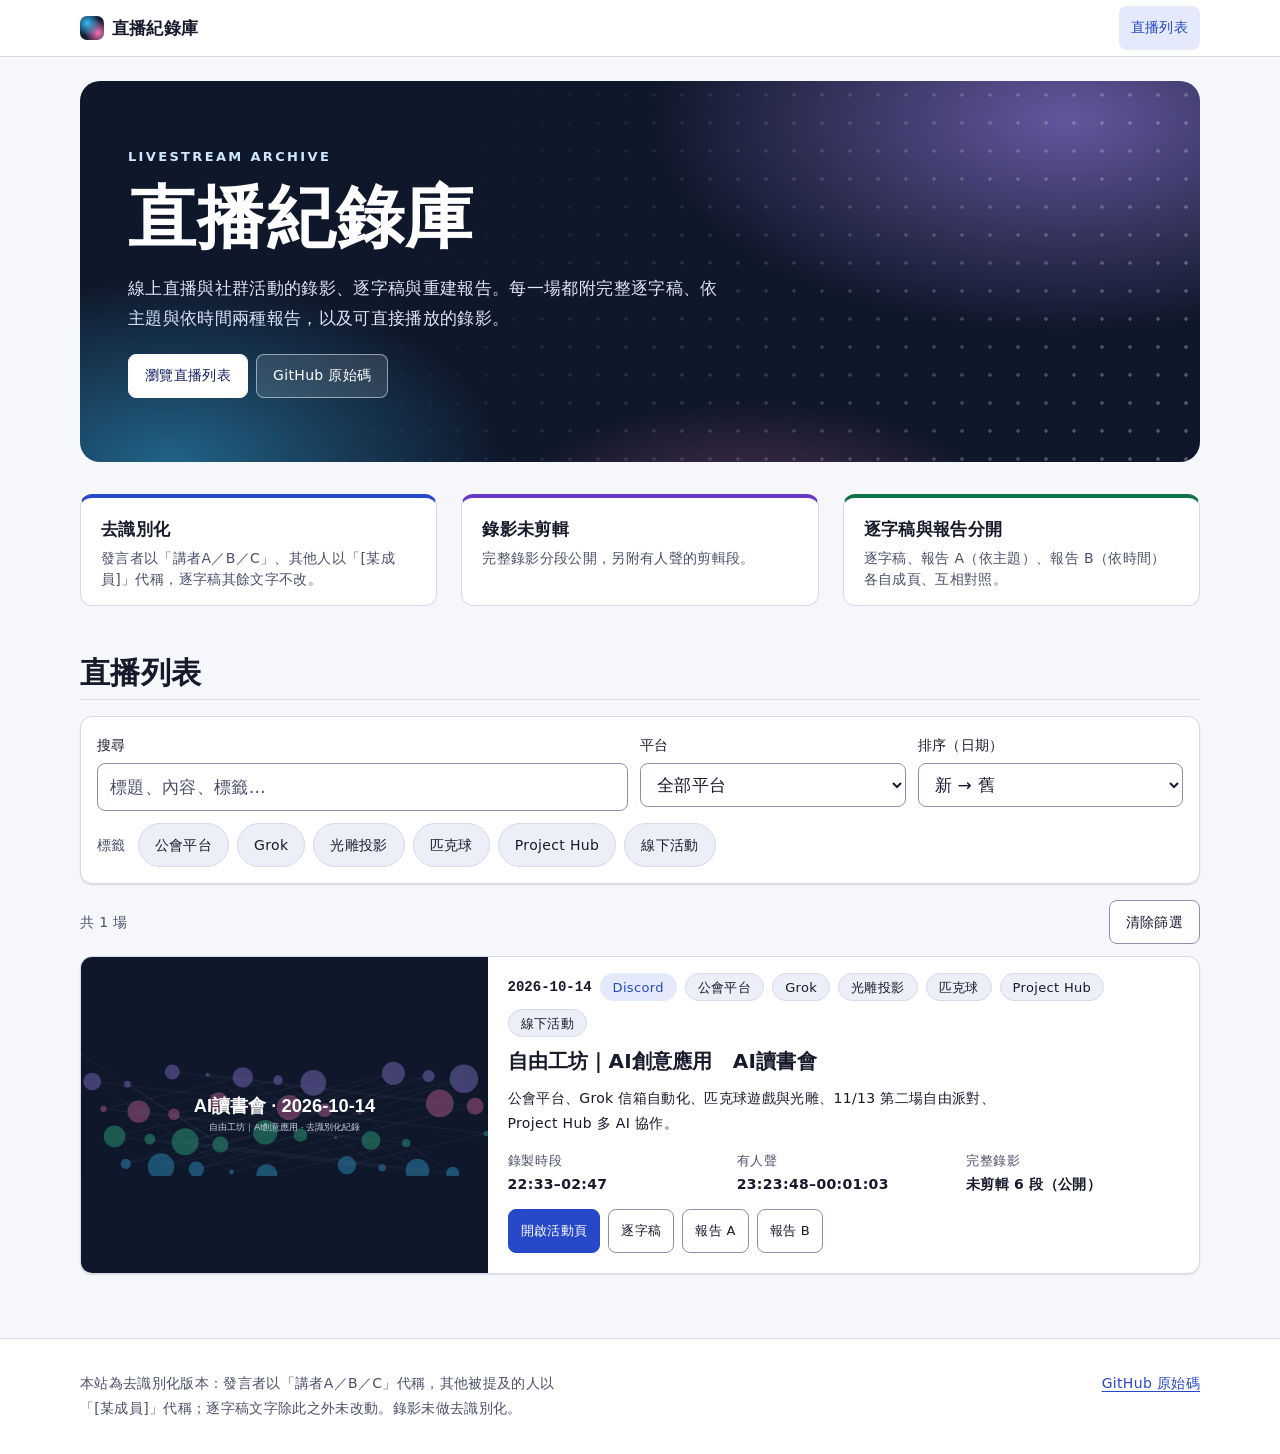
==== commit 633b53cb: "Redesign: shared design system, archive search/filter, report TOC and timeline, video states, 404" ====
--- a/docs/index.html
+++ b/docs/index.html
@@ -1,6 +1,19 @@
-<!doctype html><html lang="zh-Hant"><head><meta charset="utf-8"><meta name="viewport" content="width=device-width,initial-scale=1"><title>直播紀錄庫</title><link rel="stylesheet" href="style.css"></head><body><nav><a href="index.html">直播紀錄庫</a></nav><main>
-<h1>直播紀錄庫</h1>
-<p>線上直播與社群活動的錄影、逐字稿與重建報告。發言者以「講者A／B／C」代稱，其他被提及的人以「[某成員]」代稱；錄影未做去識別化。</p>
-<div class="grid">
-<div class="card"><img src="streams/2026-10-14-ai-reading-club/img/cover.svg" alt="封面"><h3><a href="streams/2026-10-14-ai-reading-club/">2026-10-14｜自由工坊 AI讀書會</a></h3><p>Discord 舞台。公會平台、Grok 信箱自動化、匹克球遊戲與光雕、11/13 自由派對、Project Hub。有聲段 23:23–00:01。</p><p><a href="streams/2026-10-14-ai-reading-club/transcript-full.html">逐字稿</a>・<a href="streams/2026-10-14-ai-reading-club/report-a.html">報告 A</a>・<a href="streams/2026-10-14-ai-reading-club/report-b.html">報告 B</a></p></div>
-</div></main></body></html>
+<!doctype html>
+<html lang="zh-Hant" class="no-js"><head><meta charset="utf-8"><meta name="viewport" content="width=device-width,initial-scale=1"><title>直播紀錄庫</title><meta name="description" content="線上直播與社群活動的錄影、逐字稿與重建報告（去識別化）"><meta name="color-scheme" content="light dark"><meta name="theme-color" content="#f6f7fb" media="(prefers-color-scheme: light)"><meta name="theme-color" content="#0c0f1d" media="(prefers-color-scheme: dark)"><link rel="icon" href="data:image/svg+xml,%3Csvg xmlns='http://www.w3.org/2000/svg' viewBox='0 0 32 32'%3E%3Crect width='32' height='32' rx='8' fill='%230f172a'/%3E%3Ccircle cx='11' cy='11' r='5' fill='%2338bdf8'/%3E%3Ccircle cx='22' cy='21' r='6' fill='%23f472b6'/%3E%3C/svg%3E"><script>document.documentElement.className="js"</script><link rel="stylesheet" href="style.css"></head><body><a class="skip" href="#main">跳到主要內容</a><header class="site-header"><div class="container"><a class="brand" href="index.html"><span class="brand-mark" aria-hidden="true"></span>直播紀錄庫</a><button type="button" class="btn btn-sm nav-toggle" aria-expanded="false" aria-controls="site-nav" hidden>選單</button><nav class="site-nav" id="site-nav" aria-label="主要導覽"><ul><li><a href="index.html#archive" aria-current="page">直播列表</a></li></ul></nav></div></header><main id="main" class="page"><div class="container">
+<section class="hero" aria-labelledby="hero-title"><p class="eyebrow">Livestream Archive</p><h1 id="hero-title">直播紀錄庫</h1>
+<p>線上直播與社群活動的錄影、逐字稿與重建報告。每一場都附完整逐字稿、依主題與依時間兩種報告，以及可直接播放的錄影。</p>
+<div class="btn-row"><a class="btn btn-primary" href="#archive">瀏覽直播列表</a><a class="btn" href="https://github.com/yung13yubabie/livestream-archive">GitHub 原始碼</a></div></section>
+<ul class="pillars" aria-label="收錄原則"><li><strong>去識別化</strong><span>發言者以「講者A／B／C」、其他人以「[某成員]」代稱，逐字稿其餘文字不改。</span></li><li><strong>錄影未剪輯</strong><span>完整錄影分段公開，另附有人聲的剪輯段。</span></li><li><strong>逐字稿與報告分開</strong><span>逐字稿、報告 A（依主題）、報告 B（依時間）各自成頁、互相對照。</span></li></ul>
+<section class="section" id="archive" aria-labelledby="archive-title" aria-busy="true"><h2 id="archive-title">直播列表</h2>
+<div class="toolbar" id="toolbar" role="search" hidden>
+<div><label for="q">搜尋</label><input id="q" type="search" placeholder="標題、內容、標籤…" autocomplete="off"></div>
+<div><label for="platform">平台</label><select id="platform"><option value="">全部平台</option></select></div>
+<div><label for="sort">排序（日期）</label><select id="sort"><option value="desc">新 → 舊</option><option value="asc">舊 → 新</option></select></div>
+<div class="tags" id="tags" role="group" aria-label="標籤篩選"><span>標籤</span></div></div>
+<div class="result-bar"><span id="count" role="status" aria-live="polite"></span><button type="button" class="btn btn-sm" id="clear">清除篩選</button></div>
+<div id="skeleton" class="js-only" role="status" aria-label="載入中"><div class="sk-card"><div class="skeleton thumb"></div><div class="skeleton sk-line w-60"></div><div class="skeleton sk-line w-90"></div><div class="skeleton sk-line w-80"></div></div></div>
+<ul class="stream-list" id="stream-list"></ul>
+<div class="state-box" id="empty" hidden><svg viewBox="0 0 24 24" fill="none" stroke="currentColor" stroke-width="1.6" stroke-linecap="round" aria-hidden="true"><circle cx="11" cy="11" r="7"/><path d="M20 20l-3.5-3.5M8.5 11h5"/></svg><h3>找不到符合的直播</h3><p>換個關鍵字，或清除篩選條件再試一次。</p></div>
+<div class="state-box is-error" id="error" role="alert" hidden><svg viewBox="0 0 24 24" fill="none" stroke="currentColor" stroke-width="1.6" stroke-linecap="round" stroke-linejoin="round" aria-hidden="true"><path d="M12 3l10 18H2L12 3zM12 10v5M12 18h.01"/></svg><h3>無法載入直播列表</h3><p>檢查網路後重試，或直接開啟下方的活動頁。</p><div class="btn-row"><button type="button" class="btn btn-primary" id="retry">重試</button><a class="btn" href="streams/2026-10-14-ai-reading-club/">開啟 2026-10-14 活動頁</a></div></div>
+<div class="no-js-only"><ul class="stream-list"><li class="card stream-card"><div class="body"><div class="meta-row"><span class="date">2026-10-14</span><span class="chip chip-primary">Discord</span></div><h3><a href="streams/2026-10-14-ai-reading-club/">自由工坊｜AI創意應用　AI讀書會</a></h3><p>公會平台、Grok 信箱自動化、匹克球遊戲與光雕、11/13 第二場自由派對、Project Hub 多 AI 協作。</p></div></li></ul></div>
+</section></div></main><footer class="site-footer"><div class="container"><p>本站為去識別化版本：發言者以「講者A／B／C」代稱，其他被提及的人以「[某成員]」代稱；逐字稿文字除此之外未改動。錄影未做去識別化。</p><p><a href="https://github.com/yung13yubabie/livestream-archive">GitHub 原始碼</a></p></div></footer><script src="one-video.js"></script><script src="site.js"></script></body></html>
--- a/docs/style.css
+++ b/docs/style.css
@@ -1,8 +1,495 @@
-body{margin:0;font-family:system-ui,"Noto Sans TC",sans-serif;background:#f8fafc;color:#1e293b;line-height:1.75}
-main{max-width:900px;margin:auto;padding:1rem 1.2rem 4rem}img{max-width:100%;height:auto;border-radius:10px}
-nav{background:#0f172a;padding:.6rem 1.2rem}nav a{color:#e2e8f0;margin-right:1.2rem;text-decoration:none}
-h2{border-left:5px solid #38bdf8;padding-left:.6rem;margin-top:2.4rem}.note{background:#fef9c3;padding:.8rem 1rem;border-radius:8px}
-.grid{display:grid;grid-template-columns:repeat(auto-fit,minmax(260px,1fr));gap:1rem}.card{background:#fff;border-radius:10px;padding:.8rem;box-shadow:0 1px 4px #0002}
-table{border-collapse:collapse;width:100%}td,th{border-bottom:1px solid #e2e8f0;padding:.4rem;text-align:left;vertical-align:top}
-.t p{background:#fff;padding:.6rem .9rem;border-radius:8px}.t time{color:#0369a1;font-weight:600;display:block}
-.card a{font-weight:600}
+/* ==========================================================================
+   直播紀錄庫 · Design system (single shared stylesheet)
+   --------------------------------------------------------------------------
+   DESIGN TOKENS
+   Space   4px base:  --space-1 4 · 2 8 · 3 12 · 4 16 · 5 20 · 6 24 · 8 32 · 10 40 · 12 48 · 16 64 · 20 80
+   Type    base 17px (CJK), scale: caption 14 · small 13 · h6 16 · h5 17 · h4 18 · h3 20 · h2 22–30 · h1 30–44 · display 40–68
+           stacks: Noto Sans TC / Noto Serif TC → PingFang TC / Songti TC / JhengHei → system. No webfonts loaded.
+   Color   primary (blue) · secondary (violet) · semantic success / warn / error / info · neutrals bg / surface / border / text
+           all text pairs ≥ WCAG AA (4.5:1); UI strokes ≥ 3:1. Dark mode via prefers-color-scheme.
+   Shape   radius 4 / 8 / 12 / 20 / pill · shadow 1–3 · border 1px
+   Layout  12-column grid (CSS Grid) for pages, Flexbox for components.
+           Breakpoints: mobile < 640px · tablet 640–1023px · desktop ≥ 1024px (media queries can't read vars; keep in sync)
+   Modes   Editorial (reports, transcript: --measure 35em, line-height 1.8)
+           Dense (index, tables, timeline: 14–15px, tabular numerals, row states)
+           Narrative (home hero, stream cover: brand gradient + dot composition)
+   Motion  120–200ms, transform/opacity only; disabled under prefers-reduced-motion.
+   ========================================================================== */
+
+:root{
+  color-scheme: light dark;
+  /* space */
+  --space-1:4px;--space-2:8px;--space-3:12px;--space-4:16px;--space-5:20px;--space-6:24px;
+  --space-8:32px;--space-10:40px;--space-12:48px;--space-16:64px;--space-20:80px;
+  /* type */
+  --font-sans:"Noto Sans TC","PingFang TC","Microsoft JhengHei","Noto Sans CJK TC","Heiti TC",system-ui,-apple-system,"Segoe UI",sans-serif;
+  --font-serif:"Noto Serif TC","Songti TC","PMingLiU","Noto Serif CJK TC","Source Han Serif TC",Georgia,serif;
+  --font-mono:ui-monospace,SFMono-Regular,Menlo,Consolas,"Noto Sans Mono CJK TC",monospace;
+  --fs-display:clamp(2.5rem,1.6rem + 4vw,4.25rem);
+  --fs-h1:clamp(1.875rem,1.4rem + 2vw,2.75rem);
+  --fs-h2:clamp(1.375rem,1.2rem + .9vw,1.875rem);
+  --fs-h3:1.25rem;--fs-h4:1.125rem;--fs-h5:1.0625rem;--fs-h6:1rem;
+  --fs-body:1.0625rem;--fs-caption:.875rem;--fs-small:.8125rem;
+  --lh-tight:1.25;--lh-snug:1.45;--lh-ui:1.55;--lh-body:1.8;
+  --fw-regular:400;--fw-medium:500;--fw-bold:700;
+  --ls-body:.02em;--ls-heading:.01em;--ls-label:.06em;
+  --measure:35em;           /* ≈ 35 full-width CJK chars per line */
+  /* shape */
+  --radius-1:4px;--radius-2:8px;--radius-3:12px;--radius-4:20px;--radius-pill:999px;
+  --border:1px solid var(--c-border);
+  /* layout */
+  --container:1120px;--gutter:var(--space-4);--gap:var(--space-4);--header-h:56px;--target:44px;
+  /* motion */
+  --ease:cubic-bezier(.2,.7,.2,1);--dur-1:120ms;--dur-2:200ms;
+  /* brand (constant in both modes) */
+  --brand-navy:#0f172a;--brand-sky:#38bdf8;--brand-violet:#a78bfa;--brand-pink:#f472b6;--brand-green:#34d399;
+  /* color · light */
+  --c-bg:#f6f7fb;--c-surface:#ffffff;--c-surface-2:#eceff8;--c-border:#d5d9ea;--c-border-strong:#8a91ad;
+  --c-text:#171a2b;--c-text-muted:#4a5069;
+  --c-primary:#2748c9;--c-primary-hover:#1c37a2;--c-primary-active:#142a7e;--c-on-primary:#ffffff;--c-primary-soft:#e4e9fc;
+  --c-secondary:#6639c4;--c-secondary-soft:#ece5fb;
+  --c-success:#0d7347;--c-success-soft:#e1f5ec;
+  --c-warn:#8a5000;--c-warn-soft:#fff1d1;
+  --c-error:#b3261e;--c-error-soft:#fde8e6;
+  --c-info:#0a6797;--c-info-soft:#dff1fb;
+  --c-focus:#2748c9;
+  --shadow-1:0 1px 2px rgba(23,26,43,.08),0 1px 1px rgba(23,26,43,.04);
+  --shadow-2:0 4px 12px rgba(23,26,43,.10),0 1px 3px rgba(23,26,43,.06);
+  --shadow-3:0 12px 32px rgba(23,26,43,.16),0 2px 6px rgba(23,26,43,.08);
+  --spk-a:#2748c9;--spk-b:#0d7347;--spk-c:#a02f78;--spk-m:#4a5069;
+}
+@media (prefers-color-scheme:dark){
+  :root{
+    --c-bg:#0c0f1d;--c-surface:#141932;--c-surface-2:#1b2142;--c-border:#2d3560;--c-border-strong:#7580ad;
+    --c-text:#e8eaf6;--c-text-muted:#aab1d0;
+    --c-primary:#8fb0ff;--c-primary-hover:#b3c9ff;--c-primary-active:#cddbff;--c-on-primary:#0c1330;--c-primary-soft:#1d2a5c;
+    --c-secondary:#b9a0ff;--c-secondary-soft:#2a2150;
+    --c-success:#62d9a3;--c-success-soft:#10301f;
+    --c-warn:#f3c457;--c-warn-soft:#38290a;
+    --c-error:#ff9d95;--c-error-soft:#3d1513;
+    --c-info:#72c8f4;--c-info-soft:#0e2d40;
+    --c-focus:#8fb0ff;
+    --shadow-1:0 1px 2px rgba(0,0,0,.4);--shadow-2:0 4px 12px rgba(0,0,0,.45);--shadow-3:0 12px 32px rgba(0,0,0,.55);
+    --spk-a:#8fb0ff;--spk-b:#62d9a3;--spk-c:#f59ad2;--spk-m:#aab1d0;
+  }
+}
+@media (min-width:640px){:root{--gutter:var(--space-6);--gap:var(--space-5)}}
+@media (min-width:1024px){:root{--gutter:var(--space-8);--gap:var(--space-6)}}
+
+/* ---------- base ---------- */
+*,*::before,*::after{box-sizing:border-box}
+html{-webkit-text-size-adjust:100%;text-size-adjust:100%;scroll-padding-top:calc(var(--header-h) + var(--space-4))}
+@media (prefers-reduced-motion:no-preference){html{scroll-behavior:smooth}}
+body{margin:0;background:var(--c-bg);color:var(--c-text);font:var(--fw-regular) var(--fs-body)/var(--lh-body) var(--font-sans);letter-spacing:var(--ls-body);overflow-wrap:anywhere;word-break:normal;line-break:strict}
+[id]{scroll-margin-top:calc(var(--header-h) + var(--space-4))}
+img,video,svg{max-width:100%;height:auto;display:block}
+h1,h2,h3,h4,h5,h6{margin:0;line-height:var(--lh-tight);letter-spacing:var(--ls-heading);font-weight:var(--fw-bold);text-wrap:balance}
+h1{font-size:var(--fs-h1)}h2{font-size:var(--fs-h2)}h3{font-size:var(--fs-h3)}h4{font-size:var(--fs-h4)}h5{font-size:var(--fs-h5)}h6{font-size:var(--fs-h6)}
+p,ul,ol,dl,figure,blockquote,table,pre{margin:0 0 var(--space-4)}
+small,.small{font-size:var(--fs-small);line-height:var(--lh-ui)}
+.caption{font-size:var(--fs-caption);line-height:var(--lh-ui);color:var(--c-text-muted)}
+strong,b{font-weight:var(--fw-bold)}
+hr{border:0;border-top:var(--border);margin:var(--space-8) 0}
+code,kbd,pre{font-family:var(--font-mono);font-size:.9em}
+::selection{background:var(--c-primary-soft);color:var(--c-text)}
+
+/* links: default / hover / focus-visible / active */
+a{color:var(--c-primary);text-decoration:underline;text-decoration-thickness:1px;text-underline-offset:.2em;border-radius:var(--radius-1);transition:color var(--dur-1) var(--ease),text-decoration-thickness var(--dur-1) var(--ease),background-color var(--dur-1) var(--ease)}
+a:hover{color:var(--c-primary-hover);text-decoration-thickness:2px}
+a:active{color:var(--c-primary-active)}
+:focus-visible{outline:3px solid var(--c-focus);outline-offset:2px}
+a:focus-visible{background:var(--c-primary-soft)}
+a[aria-disabled=true]{color:var(--c-text-muted);pointer-events:none;text-decoration:none}
+
+.skip{position:absolute;left:var(--space-4);top:-100px;z-index:100;background:var(--c-primary);color:var(--c-on-primary);padding:var(--space-3) var(--space-4);border-radius:var(--radius-2);text-decoration:none;font-weight:var(--fw-bold)}
+.skip:focus{top:var(--space-2)}
+.sr-only{position:absolute;width:1px;height:1px;overflow:hidden;clip:rect(0 0 0 0);white-space:nowrap}
+
+/* ---------- layout ---------- */
+.container{width:min(100% - 2*var(--gutter),var(--container));margin-inline:auto}
+.grid-12{display:grid;grid-template-columns:repeat(12,minmax(0,1fr));column-gap:var(--gap)}
+.page{padding-block:var(--space-6) var(--space-16)}
+.page-grid{display:block}
+.page-main{min-width:0}
+.stack>*+*{margin-top:var(--space-4)}
+.section{margin-top:var(--space-12)}
+.section>h2{margin-bottom:var(--space-4);padding-bottom:var(--space-2);border-bottom:var(--border);display:flex;align-items:baseline;gap:var(--space-2)}
+.section>h2 .anchor,.prose h2 .anchor,h3 .anchor{margin-left:auto}
+@media (min-width:1024px){
+  .page-grid{display:grid;grid-template-columns:repeat(12,minmax(0,1fr));column-gap:var(--gap);align-items:start}
+  .page-toc{grid-column:1 / span 3;position:sticky;top:calc(var(--header-h) + var(--space-4));max-height:calc(100vh - var(--header-h) - var(--space-8));overflow:auto}
+  .page-main{grid-column:4 / span 9}
+}
+
+/* ---------- site header / nav / breadcrumb / footer ---------- */
+.site-header{position:sticky;top:0;z-index:50;background:color-mix(in srgb,var(--c-surface) 92%,transparent);backdrop-filter:saturate(1.4) blur(10px);border-bottom:var(--border);min-height:var(--header-h)}
+.site-header .container{display:flex;align-items:center;gap:var(--space-4);min-height:var(--header-h);flex-wrap:wrap}
+.brand{display:inline-flex;align-items:center;gap:var(--space-2);min-height:var(--target);font-weight:var(--fw-bold);font-size:var(--fs-h5);color:var(--c-text);text-decoration:none;letter-spacing:var(--ls-heading)}
+.brand:hover{color:var(--c-primary);text-decoration:none}
+.brand-mark{width:24px;height:24px;border-radius:7px;background:radial-gradient(circle at 30% 30%,var(--brand-sky),transparent 55%),radial-gradient(circle at 75% 70%,var(--brand-pink),transparent 55%),var(--brand-navy);flex:none}
+.site-header .nav-toggle{margin-left:auto;display:inline-flex}
+.site-nav{display:none;flex-basis:100%;order:3;padding-bottom:var(--space-3)}
+.site-nav.is-open{display:block}
+.site-nav ul{list-style:none;margin:0;padding:0;display:flex;flex-direction:column;gap:var(--space-1)}
+.site-nav a{display:flex;align-items:center;min-height:var(--target);padding:0 var(--space-3);color:var(--c-text);text-decoration:none;border-radius:var(--radius-2);font-size:var(--fs-caption);font-weight:var(--fw-medium);transition:background-color var(--dur-1) var(--ease),color var(--dur-1) var(--ease)}
+.site-nav a:hover{background:var(--c-surface-2);color:var(--c-primary)}
+.site-nav a:active{background:var(--c-primary-soft)}
+.site-nav a[aria-current=page]{background:var(--c-primary-soft);color:var(--c-primary)}
+.no-js .site-header .nav-toggle,.site-header .nav-toggle[hidden]{display:none}
+@media (min-width:640px){
+  .site-header .nav-toggle{display:none}
+  .site-nav{display:block;flex-basis:auto;order:0;margin-left:auto;padding:0}
+  .site-nav ul{flex-direction:row}
+}
+.breadcrumb{font-size:var(--fs-caption);line-height:var(--lh-ui);margin-bottom:var(--space-4)}
+.breadcrumb ol{list-style:none;margin:0;padding:0;display:flex;flex-wrap:wrap;gap:var(--space-1) var(--space-2);align-items:center}
+.breadcrumb li{display:inline-flex;align-items:center;gap:var(--space-2);color:var(--c-text-muted)}
+.breadcrumb li+li::before{content:"›";color:var(--c-text-muted)}
+.breadcrumb a{display:inline-flex;align-items:center;min-height:32px;padding:0 var(--space-1)}
+.breadcrumb [aria-current=page]{color:var(--c-text);font-weight:var(--fw-medium)}
+.site-footer{border-top:var(--border);background:var(--c-surface);padding:var(--space-8) 0;font-size:var(--fs-caption);color:var(--c-text-muted)}
+.site-footer .container{display:flex;flex-wrap:wrap;gap:var(--space-2) var(--space-6);justify-content:space-between}
+.site-footer p{margin:0;max-width:var(--measure)}
+
+/* ---------- buttons / form controls (state set: default · hover · focus-visible · active · disabled) ---------- */
+.btn,button,input,select,textarea{font:inherit;letter-spacing:inherit}
+.btn,button.btn{display:inline-flex;align-items:center;justify-content:center;gap:var(--space-2);min-height:var(--target);padding:0 var(--space-4);border:1px solid var(--c-border-strong);border-radius:var(--radius-2);background:var(--c-surface);color:var(--c-text);font-size:var(--fs-caption);font-weight:var(--fw-medium);text-decoration:none;cursor:pointer;transition:background-color var(--dur-1) var(--ease),border-color var(--dur-1) var(--ease),color var(--dur-1) var(--ease),transform var(--dur-1) var(--ease),box-shadow var(--dur-1) var(--ease)}
+.btn:hover{background:var(--c-surface-2);color:var(--c-text);text-decoration:none;box-shadow:var(--shadow-1)}
+.btn:active{transform:translateY(1px);background:var(--c-primary-soft);box-shadow:none}
+.btn:focus-visible{background:var(--c-surface)}
+.btn-primary{background:var(--c-primary);border-color:var(--c-primary);color:var(--c-on-primary)}
+.btn-primary:hover{background:var(--c-primary-hover);border-color:var(--c-primary-hover);color:var(--c-on-primary)}
+.btn-primary:active{background:var(--c-primary-active);border-color:var(--c-primary-active)}
+.btn-primary:focus-visible{background:var(--c-primary);outline-offset:3px}
+.btn-ghost{background:transparent;border-color:transparent;color:var(--c-primary)}
+.btn-sm{min-height:var(--target);font-size:var(--fs-small);padding:0 var(--space-3)}
+.btn[disabled],.btn[aria-disabled=true],button:disabled{opacity:.5;cursor:not-allowed;box-shadow:none;transform:none;pointer-events:none}
+.btn-row{display:flex;flex-wrap:wrap;gap:var(--space-2)}
+label{display:block;font-size:var(--fs-caption);font-weight:var(--fw-medium);margin-bottom:var(--space-1)}
+input,select,textarea{width:100%;min-height:var(--target);padding:var(--space-2) var(--space-3);border:1px solid var(--c-border-strong);border-radius:var(--radius-2);background:var(--c-surface);color:var(--c-text);font-size:var(--fs-body);transition:border-color var(--dur-1) var(--ease),box-shadow var(--dur-1) var(--ease)}
+input::placeholder{color:var(--c-text-muted);opacity:1}
+input:hover,select:hover,textarea:hover{border-color:var(--c-primary)}
+input:focus-visible,select:focus-visible,textarea:focus-visible{outline:3px solid var(--c-focus);outline-offset:1px;border-color:var(--c-primary)}
+input:disabled,select:disabled,textarea:disabled{opacity:.55;cursor:not-allowed;background:var(--c-surface-2)}
+input[aria-invalid=true]{border-color:var(--c-error)}
+input[type=search]{-webkit-appearance:none;appearance:none}
+.chip{display:inline-flex;align-items:center;gap:var(--space-1);min-height:28px;padding:0 var(--space-3);border-radius:var(--radius-pill);border:1px solid var(--c-border);background:var(--c-surface-2);color:var(--c-text);font-size:var(--fs-small);font-weight:var(--fw-medium);line-height:1;white-space:nowrap;text-decoration:none}
+a.chip:hover{border-color:var(--c-primary);color:var(--c-primary);text-decoration:none}
+.chip-time{font-family:var(--font-mono);letter-spacing:0;font-variant-numeric:tabular-nums}
+.chip-ok{background:var(--c-success-soft);color:var(--c-success);border-color:transparent}
+.chip-warn{background:var(--c-warn-soft);color:var(--c-warn);border-color:transparent}
+.chip-info{background:var(--c-info-soft);color:var(--c-info);border-color:transparent}
+.chip-primary{background:var(--c-primary-soft);color:var(--c-primary);border-color:transparent}
+button.chip{cursor:pointer;min-height:var(--target);padding:0 var(--space-4);font-size:var(--fs-caption);transition:background-color var(--dur-1) var(--ease),border-color var(--dur-1) var(--ease),transform var(--dur-1) var(--ease)}
+button.chip:hover{border-color:var(--c-primary);color:var(--c-primary)}
+button.chip:active{transform:translateY(1px)}
+button.chip[aria-pressed=true]{background:var(--c-primary);color:var(--c-on-primary);border-color:var(--c-primary)}
+
+/* ---------- callouts (semantic) ---------- */
+.callout{display:block;margin:0 0 var(--space-4);padding:var(--space-4) var(--space-5);border:1px solid transparent;border-left:4px solid currentColor;border-radius:var(--radius-2);background:var(--c-info-soft);color:var(--c-info);line-height:var(--lh-snug)}
+.callout>*{color:var(--c-text)}
+.callout>*:last-child{margin-bottom:0}
+.callout-title{display:block;font-weight:var(--fw-bold);margin-bottom:var(--space-2);color:inherit!important}
+.callout-warn{background:var(--c-warn-soft);color:var(--c-warn)}
+.callout-success{background:var(--c-success-soft);color:var(--c-success)}
+.callout-error{background:var(--c-error-soft);color:var(--c-error)}
+.callout ul{padding-left:var(--space-5)}
+
+/* ---------- cards ---------- */
+.card{background:var(--c-surface);border:var(--border);border-radius:var(--radius-3);box-shadow:var(--shadow-1);overflow:hidden;display:flex;flex-direction:column;transition:box-shadow var(--dur-2) var(--ease),transform var(--dur-2) var(--ease),border-color var(--dur-2) var(--ease)}
+.card-body{padding:var(--space-4) var(--space-5) var(--space-5)}
+.card-body>*:last-child{margin-bottom:0}
+.card img.card-img{width:100%;height:132px;object-fit:cover}
+.card-hover:hover,.card:focus-within{box-shadow:var(--shadow-2);border-color:var(--c-border-strong)}
+@media (hover:hover){.card-hover:hover{transform:translateY(-2px)}}
+.card h3{font-size:var(--fs-h4);margin-bottom:var(--space-2)}
+.card ul{padding-left:var(--space-5);margin-bottom:0;font-size:var(--fs-caption);line-height:var(--lh-snug)}
+.card li+li{margin-top:var(--space-2)}
+.card-grid{display:grid;grid-template-columns:1fr;gap:var(--gap)}
+@media (min-width:640px){.card-grid{grid-template-columns:repeat(2,minmax(0,1fr))}}
+.link-cards{display:grid;grid-template-columns:1fr;gap:var(--gap);margin:0;padding:0;list-style:none}
+@media (min-width:640px){.link-cards{grid-template-columns:repeat(3,minmax(0,1fr))}}
+.link-card{padding:var(--space-4) var(--space-5);gap:var(--space-3);height:100%;justify-content:space-between}
+.link-card .k{font-size:var(--fs-small);font-weight:var(--fw-bold);letter-spacing:var(--ls-label);color:var(--c-secondary)}
+.link-card h3 a{color:var(--c-text);text-decoration:none}
+.link-card h3 a::after{content:"";position:absolute;inset:0}
+.link-card{position:relative}
+.link-card h3 a:hover{color:var(--c-primary)}
+.link-card .chip{position:relative;z-index:1;align-self:flex-start}
+
+/* ---------- facts strip (at-a-glance) ---------- */
+.facts{display:grid;grid-template-columns:repeat(2,minmax(0,1fr));gap:1px;margin:0 0 var(--space-6);background:var(--c-border);border:var(--border);border-radius:var(--radius-3);overflow:hidden}
+.facts>div{background:var(--c-surface);padding:var(--space-3) var(--space-4)}
+.facts dt{font-size:var(--fs-small);color:var(--c-text-muted);letter-spacing:var(--ls-label);margin:0 0 var(--space-1)}
+.facts dd{margin:0;font-size:var(--fs-h4);font-weight:var(--fw-bold);line-height:var(--lh-snug);font-variant-numeric:tabular-nums}
+.facts dd small{display:block;font-weight:var(--fw-regular);color:var(--c-text-muted)}
+@media (min-width:1024px){.facts{grid-template-columns:repeat(4,minmax(0,1fr))}}
+
+/* ---------- hero / cover (creative narrative) ---------- */
+.hero{position:relative;isolation:isolate;overflow:hidden;color:#f4f6ff;border-radius:var(--radius-4);background:
+  radial-gradient(60% 90% at 88% 10%,rgba(167,139,250,.55),transparent 62%),
+  radial-gradient(50% 80% at 8% 100%,rgba(56,189,248,.45),transparent 60%),
+  radial-gradient(40% 60% at 60% 120%,rgba(244,114,182,.35),transparent 60%),var(--brand-navy);
+  padding:var(--space-10) var(--space-6);margin-bottom:var(--space-8)}
+.hero::before{content:"";position:absolute;inset:0;z-index:-1;opacity:.55;
+  background:radial-gradient(circle,rgba(255,255,255,.55) 0 1.5px,transparent 2px) 0 0/28px 28px;
+  -webkit-mask:linear-gradient(115deg,transparent 30%,#000 100%);mask:linear-gradient(115deg,transparent 30%,#000 100%)}
+.hero .eyebrow{font-size:var(--fs-small);letter-spacing:.18em;text-transform:uppercase;color:#cfe8ff;font-weight:var(--fw-bold);margin:0 0 var(--space-3)}
+.hero h1{font-family:var(--font-serif);font-size:var(--fs-display);line-height:1.12;letter-spacing:.02em;margin:0 0 var(--space-4);color:#fff;text-wrap:balance}
+.hero p{max-width:var(--measure);color:#dfe5fb;margin:0 0 var(--space-5)}
+.hero .chip{background:rgba(255,255,255,.12);border-color:rgba(255,255,255,.28);color:#fff}
+.hero .btn{background:rgba(255,255,255,.12);border-color:rgba(255,255,255,.5);color:#fff}
+.hero .btn:hover{background:rgba(255,255,255,.22)}
+.hero .btn-primary{background:#fff;color:#14205f;border-color:#fff}
+.hero .btn-primary:hover{background:#e7ecff;color:#14205f}
+.hero :focus-visible{outline-color:#fff}
+@media (min-width:1024px){.hero{padding:var(--space-16) var(--space-12)}}
+.cover{position:relative;isolation:isolate;overflow:hidden;border-radius:var(--radius-4);color:#fff;margin-bottom:var(--space-6);display:grid;grid-template-columns:1fr;background:
+  radial-gradient(55% 80% at 90% 0%,rgba(167,139,250,.5),transparent 62%),radial-gradient(50% 70% at 0% 100%,rgba(56,189,248,.4),transparent 60%),var(--brand-navy)}
+.cover>img{width:100%;aspect-ratio:10/3;object-fit:cover;border-radius:0;order:-1}
+.cover-body{padding:var(--space-5) var(--space-5) var(--space-6);align-self:center}
+.cover .eyebrow{font-size:var(--fs-small);letter-spacing:.14em;font-weight:var(--fw-bold);color:#cfe8ff;margin:0 0 var(--space-2)}
+.cover h1{font-family:var(--font-serif);font-size:var(--fs-h1);color:#fff;line-height:1.2}
+.cover .chip{background:rgba(255,255,255,.14);border-color:rgba(255,255,255,.3);color:#fff;margin-top:var(--space-3);margin-right:var(--space-1)}
+@media (min-width:1024px){.cover{grid-template-columns:minmax(0,6fr) minmax(0,5fr);min-height:300px}.cover>img{order:2;aspect-ratio:auto;height:100%;object-fit:contain;padding:var(--space-4)}.cover-body{padding:var(--space-10)}}
+
+/* ---------- editorial (prose) ---------- */
+.prose{max-width:var(--measure);font-size:var(--fs-body);line-height:var(--lh-body)}
+.prose p,.prose li{max-width:var(--measure)}
+.prose h2{margin:var(--space-12) 0 var(--space-4);padding-bottom:var(--space-2);border-bottom:var(--border);display:flex;align-items:baseline;gap:var(--space-2);max-width:none}
+.prose h2:first-child{margin-top:0}
+.prose h3{margin:var(--space-8) 0 var(--space-3)}
+.prose ul,.prose ol{padding-left:var(--space-6)}
+.prose li+li{margin-top:var(--space-2)}
+.prose-wide{max-width:none}
+.lead{font-size:var(--fs-h5);line-height:var(--lh-body);max-width:var(--measure);color:var(--c-text)}
+.page-title{margin-bottom:var(--space-3);text-wrap:pretty;max-width:none}
+.page-title+.callout,.page-title+p{margin-top:var(--space-4)}
+.page-meta{display:flex;flex-wrap:wrap;gap:var(--space-2);margin:0 0 var(--space-6)}
+.anchor{opacity:0;font-size:var(--fs-caption);font-weight:var(--fw-regular);text-decoration:none;color:var(--c-text-muted);padding:0 var(--space-2);min-width:var(--space-8);min-height:var(--space-8);display:inline-flex;align-items:center;justify-content:center;transition:opacity var(--dur-1) var(--ease)}
+h2:hover .anchor,h3:hover .anchor,.anchor:focus-visible{opacity:1}
+@media (hover:none){.anchor{opacity:.55}}
+
+/* field lists (labelled content: report topics, timeline items, summaries) */
+.fields{margin:0 0 var(--space-4);padding:0;max-width:46em}
+.field{display:grid;grid-template-columns:1fr;gap:var(--space-1);padding:var(--space-3) 0;border-top:1px solid var(--c-border)}
+.field:first-child{border-top:0}
+.field-label{margin:0;font-weight:var(--fw-bold);font-size:var(--fs-caption);line-height:var(--lh-ui);color:var(--c-text-muted);letter-spacing:var(--ls-label)}
+.field-body{margin:0;max-width:var(--measure);line-height:var(--lh-body)}
+.field.is-key{background:var(--c-primary-soft);border-radius:var(--radius-2);padding-inline:var(--space-3);margin-inline:calc(-1*var(--space-3));border-top-color:transparent;margin-block:var(--space-1)}
+.field.is-key .field-label{color:var(--c-primary)}
+.field.is-key .field-body{font-weight:var(--fw-medium)}
+.field.is-none .field-body{color:var(--c-text-muted)}
+@media (min-width:640px){.field{grid-template-columns:8.5em minmax(0,1fr);gap:var(--space-4)}.field-label{padding-top:.22em}}
+.topic{background:var(--c-surface);border:var(--border);border-radius:var(--radius-3);padding:var(--space-5);margin:0 0 var(--space-5);box-shadow:var(--shadow-1)}
+.topic>h3{margin:0 0 var(--space-3);display:flex;align-items:baseline;gap:var(--space-2);padding-bottom:var(--space-3);border-bottom:var(--border)}
+.topic .fields{margin:0}
+@media (min-width:640px){.topic{padding:var(--space-6)}}
+.topic-num{display:inline-flex;align-items:center;justify-content:center;min-width:28px;height:28px;border-radius:var(--radius-pill);background:var(--c-primary);color:var(--c-on-primary);font-size:var(--fs-caption);font-variant-numeric:tabular-nums;flex:none}
+
+/* ---------- timeline (report B) ---------- */
+.timeline{list-style:none;margin:0 0 var(--space-8);padding:0 0 0 var(--space-6);position:relative}
+.timeline::before{content:"";position:absolute;left:7px;top:8px;bottom:8px;width:2px;background:var(--c-border)}
+.tl-item{position:relative;margin:0 0 var(--space-5)}
+.tl-item::before{content:"";position:absolute;left:calc(-1*var(--space-6) + 1px);top:var(--space-5);width:14px;height:14px;border-radius:50%;background:var(--c-primary);border:3px solid var(--c-bg);box-shadow:0 0 0 1px var(--c-primary);transition:transform var(--dur-2) var(--ease)}
+.tl-item:hover::before{transform:scale(1.25)}
+.tl-item.is-gap::before{background:var(--c-warn);box-shadow:0 0 0 1px var(--c-warn)}
+.tl-card{background:var(--c-surface);border:var(--border);border-radius:var(--radius-3);padding:var(--space-4) var(--space-5);box-shadow:var(--shadow-1)}
+.tl-item.is-gap .tl-card{border-style:dashed;background:var(--c-warn-soft)}
+.tl-head{display:flex;flex-wrap:wrap;align-items:center;gap:var(--space-2);margin-bottom:var(--space-3)}
+.tl-head h3{font-size:var(--fs-h5);margin-right:var(--space-2)}
+.tl-card .fields{margin:0}
+
+/* ---------- tables (information-dense) ---------- */
+.table-wrap{overflow-x:auto;margin:0 0 var(--space-6);border:var(--border);border-radius:var(--radius-3);background:var(--c-surface);box-shadow:var(--shadow-1);-webkit-overflow-scrolling:touch}
+.table-wrap:focus-visible{outline-offset:0}
+table{border-collapse:separate;border-spacing:0;width:100%;margin:0;font-size:var(--fs-caption);line-height:var(--lh-ui);font-variant-numeric:tabular-nums}
+caption{text-align:left;padding:var(--space-3) var(--space-4);font-weight:var(--fw-bold)}
+th,td{padding:var(--space-2) var(--space-3);text-align:left;vertical-align:top;border-bottom:1px solid var(--c-border)}
+thead th,table>tbody:first-child>tr:first-child>th{background:var(--c-surface-2);font-size:var(--fs-small);letter-spacing:var(--ls-label);color:var(--c-text-muted);font-weight:var(--fw-bold);white-space:nowrap;position:sticky;top:0}
+tbody tr{transition:background-color var(--dur-1) var(--ease)}
+tbody tr:hover{background:var(--c-primary-soft)}
+tbody tr:focus-within{background:var(--c-primary-soft)}
+tbody tr:active{background:var(--c-surface-2)}
+tbody tr:last-child td{border-bottom:0}
+tbody tr.is-gap{background:var(--c-warn-soft);color:var(--c-warn)}
+tbody tr.is-gap td{color:inherit}
+td.num,td.time,.mono{font-family:var(--font-mono);letter-spacing:0;white-space:nowrap}
+td.url{font-family:var(--font-mono);font-size:var(--fs-small);letter-spacing:0;word-break:break-all;min-width:12em}
+table.kv th,table.kv td:first-child{white-space:nowrap}
+table.kv td:first-child{font-weight:var(--fw-bold);width:9em;color:var(--c-text-muted)}
+.spk{display:inline-flex;align-items:center;min-height:24px;padding:0 var(--space-2);border-radius:var(--radius-pill);font-size:var(--fs-small);font-weight:var(--fw-bold);white-space:nowrap;background:var(--c-surface-2);color:var(--spk-m);border:1px solid currentColor}
+.spk-a{color:var(--spk-a)}.spk-b{color:var(--spk-b)}.spk-c{color:var(--spk-c)}
+/* tables collapse into cards on mobile */
+@media (max-width:639px){
+  .table-wrap{border:0;background:transparent;box-shadow:none;overflow:visible}
+  table,thead,tbody,tr,th,td{display:block}
+  thead,table>tbody:first-child>tr:first-child:has(th){position:absolute;width:1px;height:1px;overflow:hidden;clip:rect(0 0 0 0)}
+  tbody tr{background:var(--c-surface);border:var(--border);border-radius:var(--radius-3);margin-bottom:var(--space-3);padding:var(--space-2) var(--space-4);box-shadow:var(--shadow-1)}
+  tbody tr:hover{background:var(--c-surface)}
+  td{display:grid;grid-template-columns:6.5em minmax(0,1fr);gap:var(--space-3);border-bottom:1px dashed var(--c-border);padding:var(--space-2) 0;white-space:normal!important}
+  td:last-child{border-bottom:0}
+  td::before{content:attr(data-label);color:var(--c-text-muted);font-size:var(--fs-small);font-weight:var(--fw-bold);letter-spacing:var(--ls-label)}
+  td:not([data-label])::before{content:none}
+  td:not([data-label]){display:block}
+  table.kv td{display:block;border:0;padding:var(--space-1) 0;width:auto!important}
+  table.kv td::before{content:none}
+  table.kv td:first-child{font-size:var(--fs-small)}
+  td.url{min-width:0}
+}
+
+/* ---------- details / summary ---------- */
+details{background:var(--c-surface);border:var(--border);border-radius:var(--radius-3);margin:0 0 var(--space-4);transition:box-shadow var(--dur-2) var(--ease),border-color var(--dur-2) var(--ease)}
+details:hover{border-color:var(--c-border-strong)}
+details[open]{box-shadow:var(--shadow-1)}
+summary{display:flex;align-items:center;gap:var(--space-2);min-height:var(--target);padding:var(--space-2) var(--space-4);cursor:pointer;font-weight:var(--fw-bold);list-style:none;border-radius:var(--radius-3);transition:background-color var(--dur-1) var(--ease)}
+summary::-webkit-details-marker{display:none}
+summary::before{content:"";width:8px;height:8px;border-right:2px solid currentColor;border-bottom:2px solid currentColor;transform:rotate(-45deg);transition:transform var(--dur-2) var(--ease);flex:none;margin-right:var(--space-1)}
+details[open]>summary::before{transform:rotate(45deg)}
+summary:hover{background:var(--c-surface-2)}
+summary:active{background:var(--c-primary-soft)}
+details[aria-disabled=true]>summary{opacity:.5;cursor:not-allowed;pointer-events:none}
+details>*:not(summary){margin-inline:var(--space-4)}
+details>*:last-child{margin-bottom:var(--space-4)}
+
+/* ---------- TOC / in-page nav ---------- */
+.toc{margin-bottom:var(--space-6)}
+.toc details{margin:0}
+.toc summary{font-size:var(--fs-caption);letter-spacing:var(--ls-label)}
+.toc ol,.toc ul{list-style:none;margin:0;padding:0}
+.toc nav>details>ol,.toc>details>ol{padding:0 var(--space-2) var(--space-3)}
+.toc ol ol{margin:0 0 var(--space-1) var(--space-3);padding-left:var(--space-3);border-left:2px solid var(--c-border)}
+.toc a{display:flex;align-items:center;min-height:var(--target);padding:0 var(--space-3);font-size:var(--fs-caption);line-height:var(--lh-snug);color:var(--c-text);text-decoration:none;border-radius:var(--radius-2);border-left:3px solid transparent;transition:background-color var(--dur-1) var(--ease),color var(--dur-1) var(--ease),border-color var(--dur-1) var(--ease)}
+.toc ol ol a{min-height:36px;font-size:var(--fs-small);color:var(--c-text-muted)}
+.toc a:hover{background:var(--c-surface-2);color:var(--c-primary)}
+.toc a:active{background:var(--c-primary-soft)}
+.toc a[aria-current=true]{background:var(--c-primary-soft);color:var(--c-primary);border-left-color:var(--c-primary);font-weight:var(--fw-bold)}
+@media (min-width:640px) and (max-width:1023px){.toc nav>details>ol>li,.toc>details>ol>li{break-inside:avoid}.toc>details>ol{columns:2;column-gap:var(--space-4)}}
+
+/* ---------- reading progress / back to top ---------- */
+.progress{position:fixed;left:0;top:0;height:3px;width:100%;z-index:60;transform-origin:0 50%;transform:scaleX(0);background:linear-gradient(90deg,var(--brand-sky),var(--brand-violet),var(--brand-pink));pointer-events:none}
+.to-top{position:fixed;right:var(--space-4);bottom:var(--space-4);z-index:55;width:var(--target);height:var(--target);min-height:var(--target);padding:0;border-radius:50%;box-shadow:var(--shadow-2);opacity:0;visibility:hidden;transform:translateY(8px);transition:opacity var(--dur-2) var(--ease),transform var(--dur-2) var(--ease),visibility var(--dur-2)}
+.to-top.is-visible{opacity:1;visibility:visible;transform:none}
+.to-top svg{width:20px;height:20px}
+
+/* ---------- media: video cards, loading + error states ---------- */
+.vgrid{display:grid;grid-template-columns:1fr;gap:var(--gap);margin-bottom:var(--space-6)}
+@media (min-width:640px){.vgrid{grid-template-columns:repeat(2,minmax(0,1fr))}}
+@media (min-width:1024px){.vgrid{grid-template-columns:repeat(3,minmax(0,1fr))}}
+.vcard{margin:0;display:flex;flex-direction:column}
+.vcard-head{display:flex;flex-wrap:wrap;align-items:center;gap:var(--space-2);padding:var(--space-3) var(--space-4) 0}
+.vcard-head h3{font-size:var(--fs-h5);margin-right:auto}
+.vcard-meta{display:flex;flex-wrap:wrap;align-items:flex-start;align-content:flex-start;gap:var(--space-1) var(--space-2);padding:var(--space-2) var(--space-4) var(--space-3);font-size:var(--fs-small);color:var(--c-text-muted);line-height:var(--lh-ui)}
+.vcard-meta .chip-time{min-height:24px;padding:0 var(--space-2)}
+.vcard-foot{display:flex;flex-wrap:wrap;gap:var(--space-2);padding:var(--space-3) var(--space-4) var(--space-4);margin-top:auto;align-items:center;font-size:var(--fs-small)}
+.vcard.is-featured{grid-column:1 / -1}
+@media (min-width:1024px){.vcard.is-featured{display:grid;grid-template-columns:minmax(0,5fr) minmax(0,3fr);grid-template-rows:auto auto 1fr}.vcard.is-featured .vwrap{grid-row:1 / span 3}.vcard.is-featured .vcard-foot{margin-top:0}}
+.vwrap{position:relative;background:#000;aspect-ratio:16/9;width:100%}
+.vwrap video{width:100%;height:100%;object-fit:contain;background:#000}
+.vstate{position:absolute;inset:0;display:none;flex-direction:column;align-items:center;justify-content:center;gap:var(--space-3);padding:var(--space-4);text-align:center;color:#fff;font-size:var(--fs-caption);background:rgba(8,12,28,.78)}
+.vstate .btn{color:#fff;background:rgba(255,255,255,.14);border-color:rgba(255,255,255,.55)}
+.vstate .btn:hover{background:rgba(255,255,255,.26)}
+.vstate a{color:#cfe0ff}
+.js .vwrap[data-state=loading] .vstate-loading,.vwrap[data-state=error] .vstate-error{display:flex}
+.js .vwrap[data-state=loading] .vstate-loading{background:transparent;pointer-events:none}
+.js .vwrap[data-state=loading] video{opacity:.0}
+.vwrap video{transition:opacity var(--dur-2) var(--ease)}
+.spinner{width:28px;height:28px;border-radius:50%;border:3px solid rgba(255,255,255,.25);border-top-color:#fff;animation:spin .8s linear infinite}
+@keyframes spin{to{transform:rotate(360deg)}}
+.skeleton{position:relative;overflow:hidden;background:var(--c-surface-2);border-radius:var(--radius-2);min-height:1em}
+.skeleton::after{content:"";position:absolute;inset:0;transform:translateX(-100%);background:linear-gradient(90deg,transparent,color-mix(in srgb,var(--c-surface) 70%,transparent),transparent);animation:shimmer 1.4s infinite}
+@keyframes shimmer{to{transform:translateX(100%)}}
+.sk-line{height:1em;margin:var(--space-3) 0}
+.sk-line.w-80{width:80%}.sk-line.w-60{width:60%}.sk-line.w-90{width:90%}
+.sk-card{padding:var(--space-4);border:var(--border);border-radius:var(--radius-3);background:var(--c-surface)}
+.sk-card .skeleton.thumb{height:120px;margin-bottom:var(--space-3)}
+.raw-box{max-height:70vh;overflow:auto;margin:0 var(--space-4) var(--space-4)}
+pre.raw{white-space:pre-wrap;word-break:break-word;font-size:var(--fs-small);line-height:1.7;margin:0;padding:var(--space-4);background:var(--c-surface-2);border-radius:var(--radius-2);letter-spacing:0}
+
+/* ---------- transcript (editorial + dense timestamp column) ---------- */
+.speaker{border-left:4px solid var(--spk-m);padding-left:var(--space-4);margin:0 0 var(--space-8)}
+.speaker.spk-a{border-left-color:var(--spk-a)}.speaker.spk-b{border-left-color:var(--spk-b)}.speaker.spk-c{border-left-color:var(--spk-c)}
+.speaker>:is(h2,h3){font-size:var(--fs-h4);margin:0 0 var(--space-4);display:flex;align-items:baseline;gap:var(--space-2)}
+.speaker.spk-a>:is(h2,h3){color:var(--spk-a)}.speaker.spk-b>:is(h2,h3){color:var(--spk-b)}.speaker.spk-c>:is(h2,h3){color:var(--spk-c)}
+.entry{display:grid;grid-template-columns:1fr;gap:var(--space-1);margin:0 0 var(--space-5);padding:var(--space-3) var(--space-4);border-radius:var(--radius-2);background:var(--c-surface);border:1px solid transparent;transition:border-color var(--dur-1) var(--ease),background-color var(--dur-1) var(--ease);max-width:44em}
+.entry:hover{border-color:var(--c-border)}
+.entry:target{border-color:var(--c-primary);background:var(--c-primary-soft)}
+.ts,.entry time{font-family:var(--font-mono);font-size:var(--fs-small);line-height:var(--lh-ui);color:var(--c-text-muted);letter-spacing:0;font-variant-numeric:tabular-nums;display:block}
+@media (min-width:640px){.entry{grid-template-columns:minmax(9.5em,11em) minmax(0,1fr);gap:var(--space-4)}.ts,.entry time{padding-top:.3em}}
+.entry-note{font-size:var(--fs-caption);color:var(--c-text-muted);margin:0 0 var(--space-2);max-width:var(--measure)}
+
+/* ---------- archive index: toolbar, stream cards, empty/error ---------- */
+.toolbar{display:grid;grid-template-columns:1fr;gap:var(--space-3);padding:var(--space-4);background:var(--c-surface);border:var(--border);border-radius:var(--radius-3);box-shadow:var(--shadow-1);margin-bottom:var(--space-4)}
+@media (min-width:640px){.toolbar{grid-template-columns:2fr 1fr 1fr}}
+.toolbar .tags{grid-column:1 / -1;display:flex;flex-wrap:wrap;gap:var(--space-2);align-items:center}
+.toolbar .tags>span{font-size:var(--fs-caption);color:var(--c-text-muted);font-weight:var(--fw-medium);margin-right:var(--space-1)}
+.result-bar{display:flex;justify-content:space-between;align-items:center;gap:var(--space-3);margin-bottom:var(--space-3);font-size:var(--fs-caption);color:var(--c-text-muted);min-height:var(--target)}
+.stream-list{display:grid;gap:var(--gap);margin:0;padding:0;list-style:none}
+.stream-card{display:grid;grid-template-columns:1fr}
+.stream-card .thumb{aspect-ratio:21/8;overflow:hidden;background:var(--brand-navy)}
+.stream-card .thumb img{width:100%;height:100%;object-fit:contain;border-radius:0;transition:transform var(--dur-2) var(--ease)}
+@media (hover:hover){.stream-card:hover .thumb img{transform:scale(1.03)}}
+.stream-card .body{padding:var(--space-4) var(--space-5) var(--space-5);display:flex;flex-direction:column;gap:var(--space-3)}
+.stream-card h3{font-size:var(--fs-h3);margin:0}
+.stream-card h3 a{color:var(--c-text);text-decoration:none}
+.stream-card h3 a:hover{color:var(--c-primary);text-decoration:underline}
+.stream-card p{margin:0;max-width:var(--measure);font-size:var(--fs-caption);line-height:var(--lh-body)}
+.meta-row{display:flex;flex-wrap:wrap;gap:var(--space-2);align-items:center}
+.date{font-family:var(--font-mono);font-weight:var(--fw-bold);font-size:var(--fs-caption);letter-spacing:0}
+.kv-inline{display:grid;grid-template-columns:repeat(auto-fit,minmax(9.5em,1fr));gap:var(--space-2) var(--space-4);margin:0;font-size:var(--fs-small)}
+.kv-inline dt{color:var(--c-text-muted);letter-spacing:var(--ls-label)}
+.kv-inline dd{margin:0;font-weight:var(--fw-bold);font-variant-numeric:tabular-nums;font-size:var(--fs-caption)}
+@media (min-width:1024px){.stream-card{grid-template-columns:minmax(0,4fr) minmax(0,7fr)}.stream-card .thumb{aspect-ratio:auto;min-height:100%}}
+.state-box{display:flex;flex-direction:column;align-items:center;text-align:center;gap:var(--space-3);padding:var(--space-10) var(--space-5);border:2px dashed var(--c-border-strong);border-radius:var(--radius-3);background:var(--c-surface)}
+.state-box h3{font-size:var(--fs-h4)}
+.state-box p{margin:0;max-width:var(--measure);color:var(--c-text-muted)}
+.state-box svg{width:56px;height:56px;color:var(--c-text-muted)}
+.state-box.is-error{border-color:var(--c-error);background:var(--c-error-soft)}
+.state-box.is-error svg,.state-box.is-error h3{color:var(--c-error)}
+[hidden]{display:none!important}
+.js-only{display:none}.js .js-only{display:block}
+.no-js-only{display:block}.js .no-js-only{display:none}
+.pillars{display:grid;grid-template-columns:1fr;gap:var(--gap);margin:0;padding:0;list-style:none}
+@media (min-width:640px){.pillars{grid-template-columns:repeat(3,minmax(0,1fr))}}
+.pillars li{padding:var(--space-4) var(--space-5);background:var(--c-surface);border:var(--border);border-radius:var(--radius-3);border-top:4px solid var(--c-primary)}
+.pillars li:nth-child(2){border-top-color:var(--c-secondary)}.pillars li:nth-child(3){border-top-color:var(--c-success)}
+.pillars strong{display:block;margin-bottom:var(--space-1)}
+.pillars span{font-size:var(--fs-caption);color:var(--c-text-muted);line-height:var(--lh-snug);display:block}
+.err404{text-align:center;padding-block:var(--space-16)}
+.err404 .code{font-family:var(--font-serif);font-size:var(--fs-display);line-height:1;font-weight:700;background:linear-gradient(90deg,var(--c-primary),var(--c-secondary));-webkit-background-clip:text;background-clip:text;color:transparent}
+.err404 p{margin-inline:auto;max-width:var(--measure)}
+.err404 .btn-row{justify-content:center}
+
+/* ---------- dialog ---------- */
+dialog{border:var(--border);border-radius:var(--radius-3);background:var(--c-surface);color:var(--c-text);box-shadow:var(--shadow-3);padding:var(--space-6);max-width:min(32rem,calc(100vw - 2*var(--gutter)))}
+dialog::backdrop{background:rgba(8,12,28,.6)}
+dialog[open]{animation:pop var(--dur-2) var(--ease)}
+@keyframes pop{from{opacity:0;transform:translateY(8px)}}
+
+/* ---------- motion preferences ---------- */
+@media (prefers-reduced-motion:reduce){
+  *,*::before,*::after{animation-duration:.001ms!important;animation-iteration-count:1!important;transition-duration:.001ms!important;scroll-behavior:auto!important}
+  .skeleton::after{display:none}.spinner{animation:none;border-top-color:rgba(255,255,255,.25);border-right-color:#fff}
+}
+@media (forced-colors:active){.chip,.btn,.card,.callout{border:1px solid CanvasText}.tl-item::before{background:Highlight}}
+
+/* ---------- print (reports) ---------- */
+@media print{
+  :root{--c-bg:#fff;--c-surface:#fff;--c-text:#000;--c-text-muted:#333;--c-border:#bbb;--c-primary:#000;--shadow-1:none;--shadow-2:none;--fs-body:11pt}
+  body{background:#fff;color:#000;font-family:var(--font-serif);line-height:1.65}
+  .site-header,.site-footer,.toc,.progress,.to-top,.skip,.btn-row,.vgrid,.vcard,.anchor,.breadcrumb,.nav-toggle,.hero::before{display:none!important}
+  .page-grid{display:block}.page-main{width:100%}.container{width:100%}
+  .prose,.field-body,.fields{max-width:none}
+  a{color:#000;text-decoration:underline}
+  .prose a[href^="http"]::after,td a[href^="http"]::after{content:" (" attr(href) ")";font-size:.85em;word-break:break-all}
+  h2,h3{break-after:avoid}.topic,.tl-card,.field,tr,.entry{break-inside:avoid}
+  .topic,.tl-card,.table-wrap,.callout,.card{box-shadow:none;border-color:#999}
+  .table-wrap{overflow:visible}
+  table{font-size:9.5pt}thead th{position:static}
+  .field.is-key{background:#eee}
+  .callout{background:#f3f3f3;color:#000}
+  .cover,.hero{background:#fff!important;color:#000;min-height:0}.cover>img,.cover::after{display:none}.cover h1,.hero h1,.cover .eyebrow{color:#000}
+  details>*:not(summary){display:block}
+}
+.vh{font-size:var(--fs-h3);margin:var(--space-6) 0 var(--space-3)}
+.tl-head .chip{white-space:normal;line-height:var(--lh-snug);padding-block:var(--space-1);max-width:100%;text-align:left}
